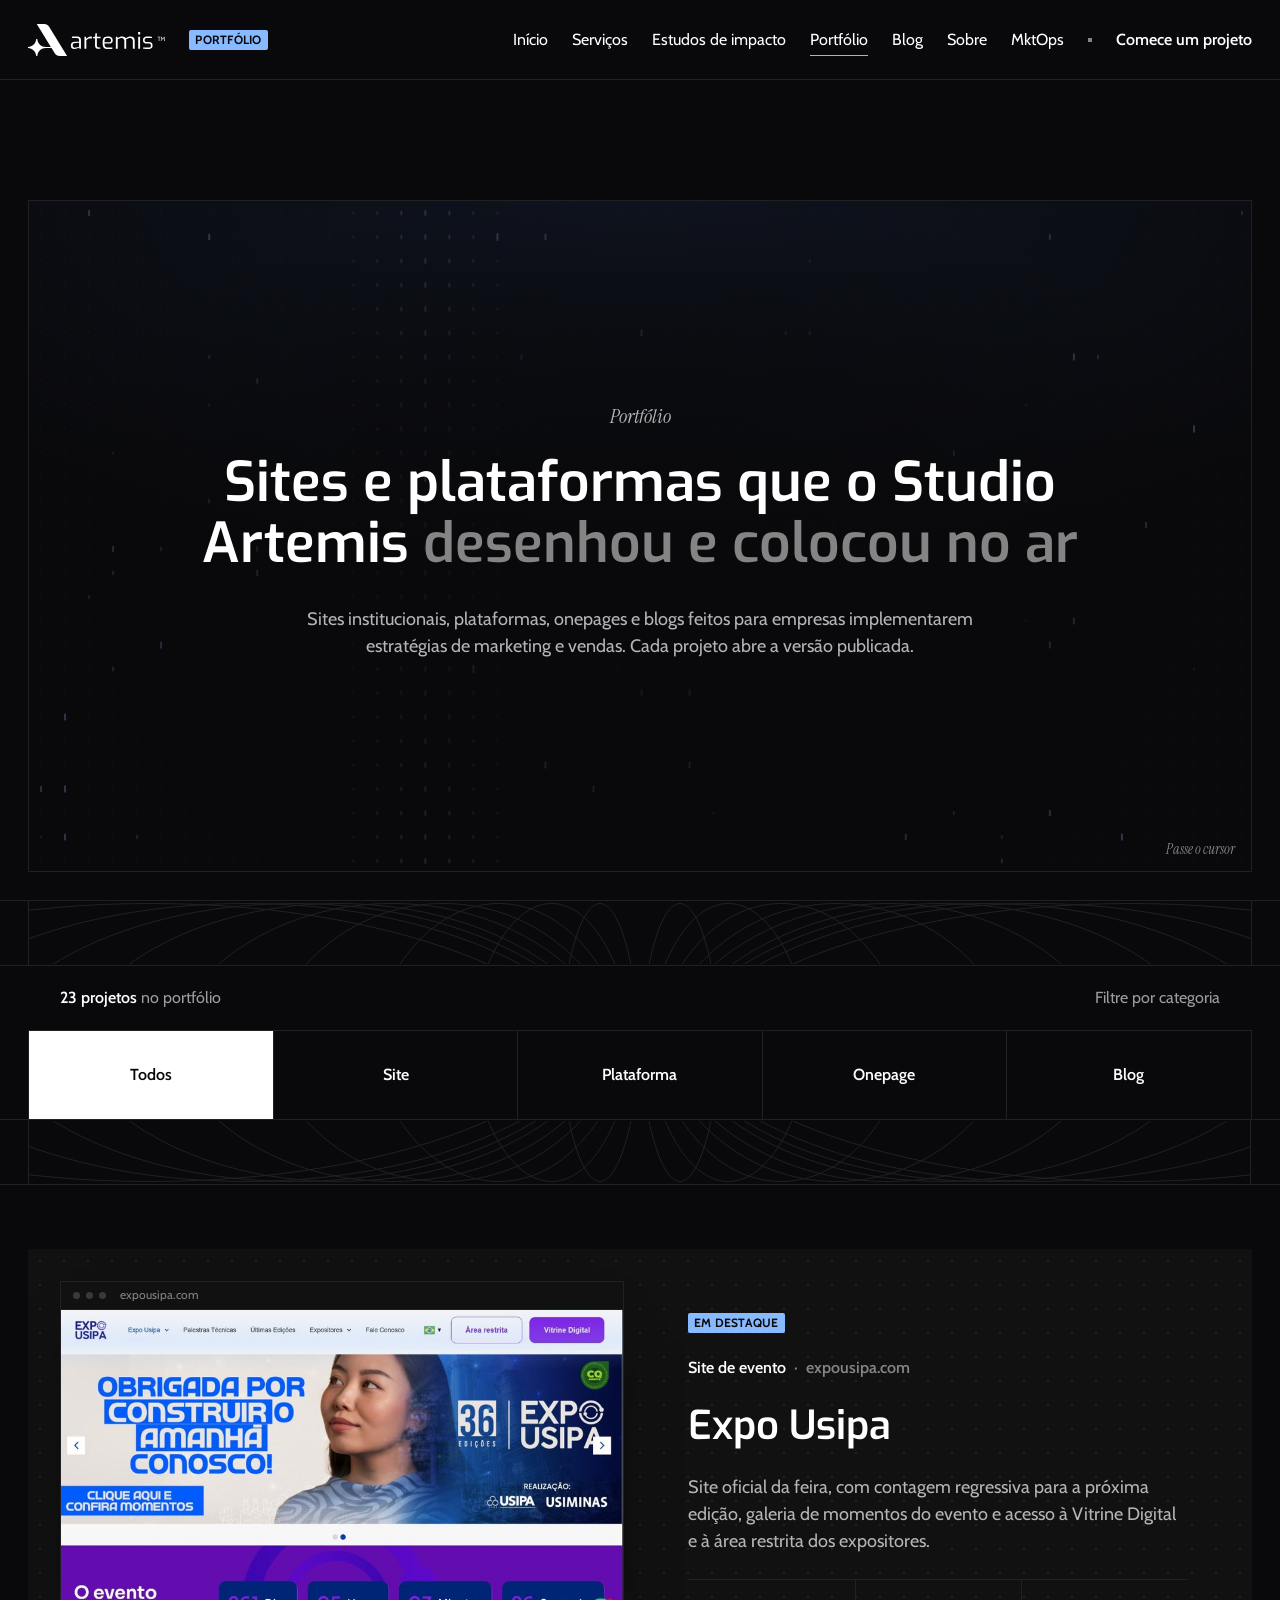
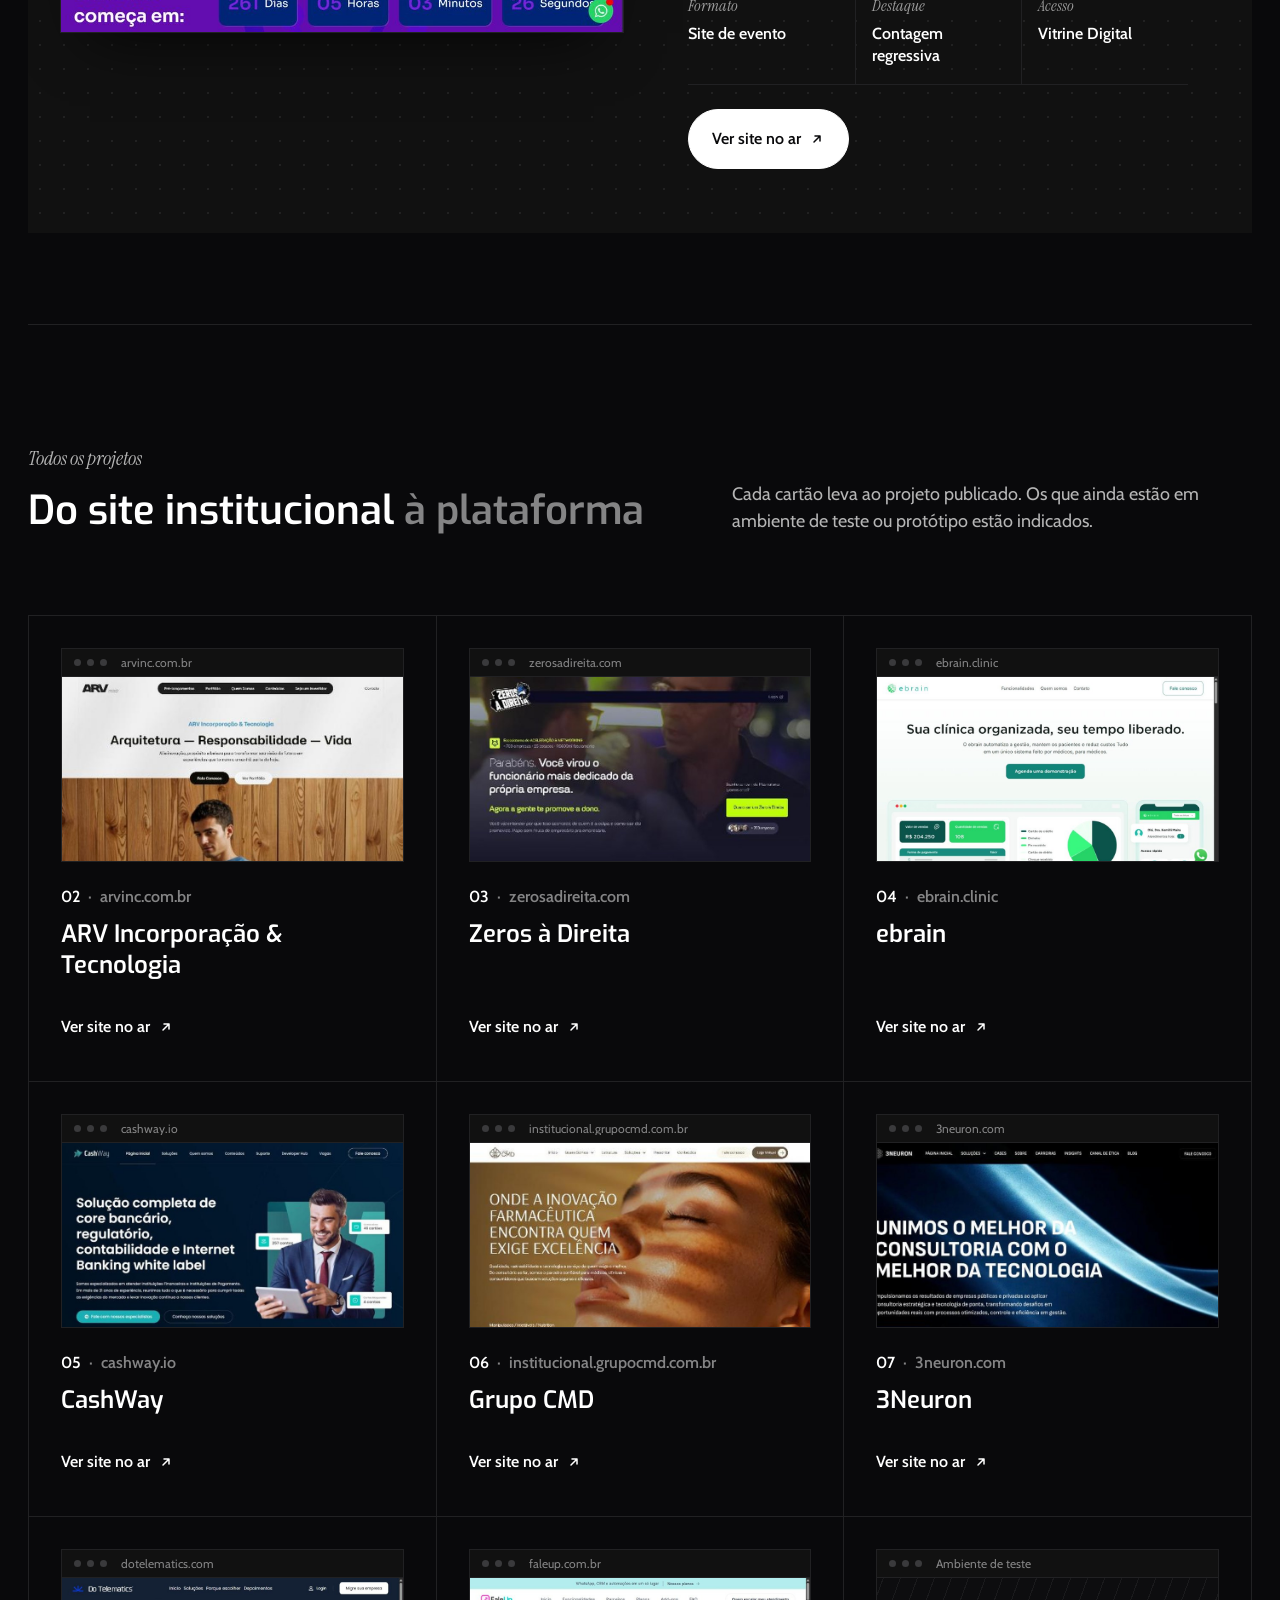
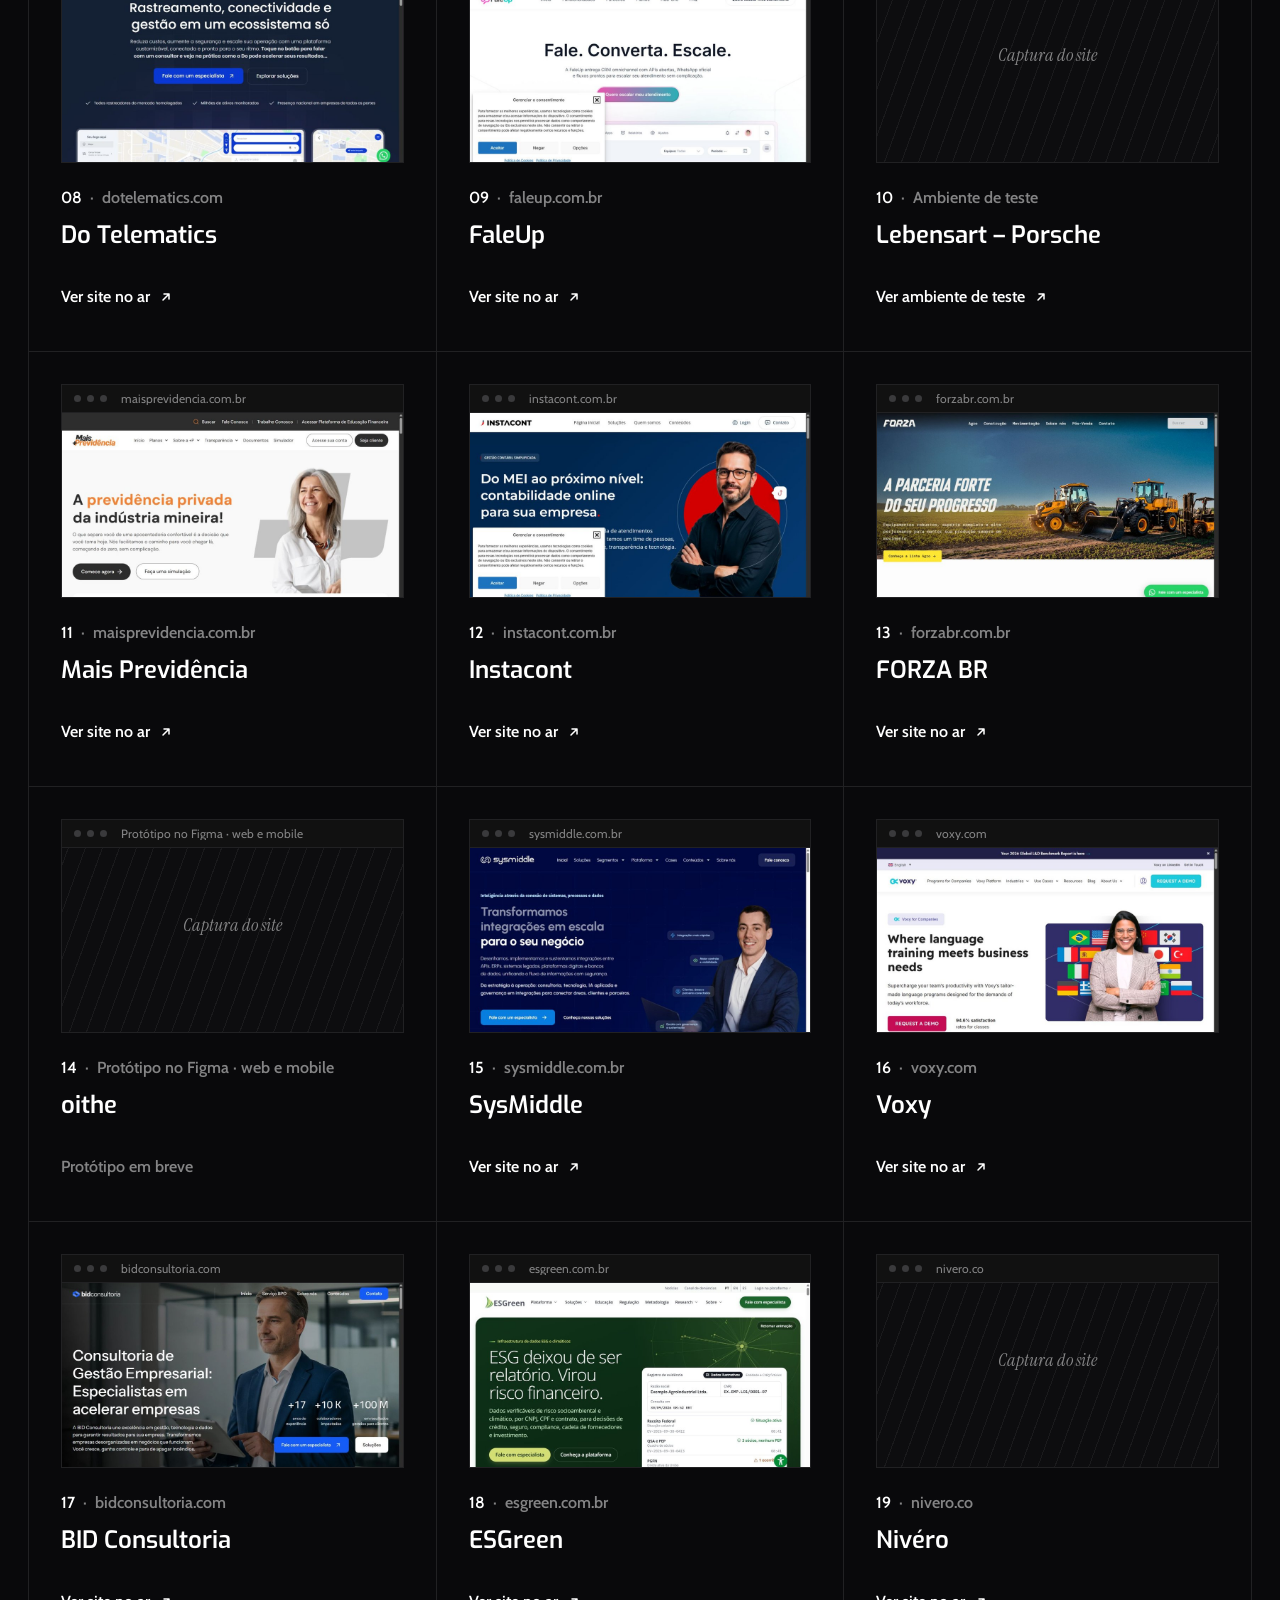
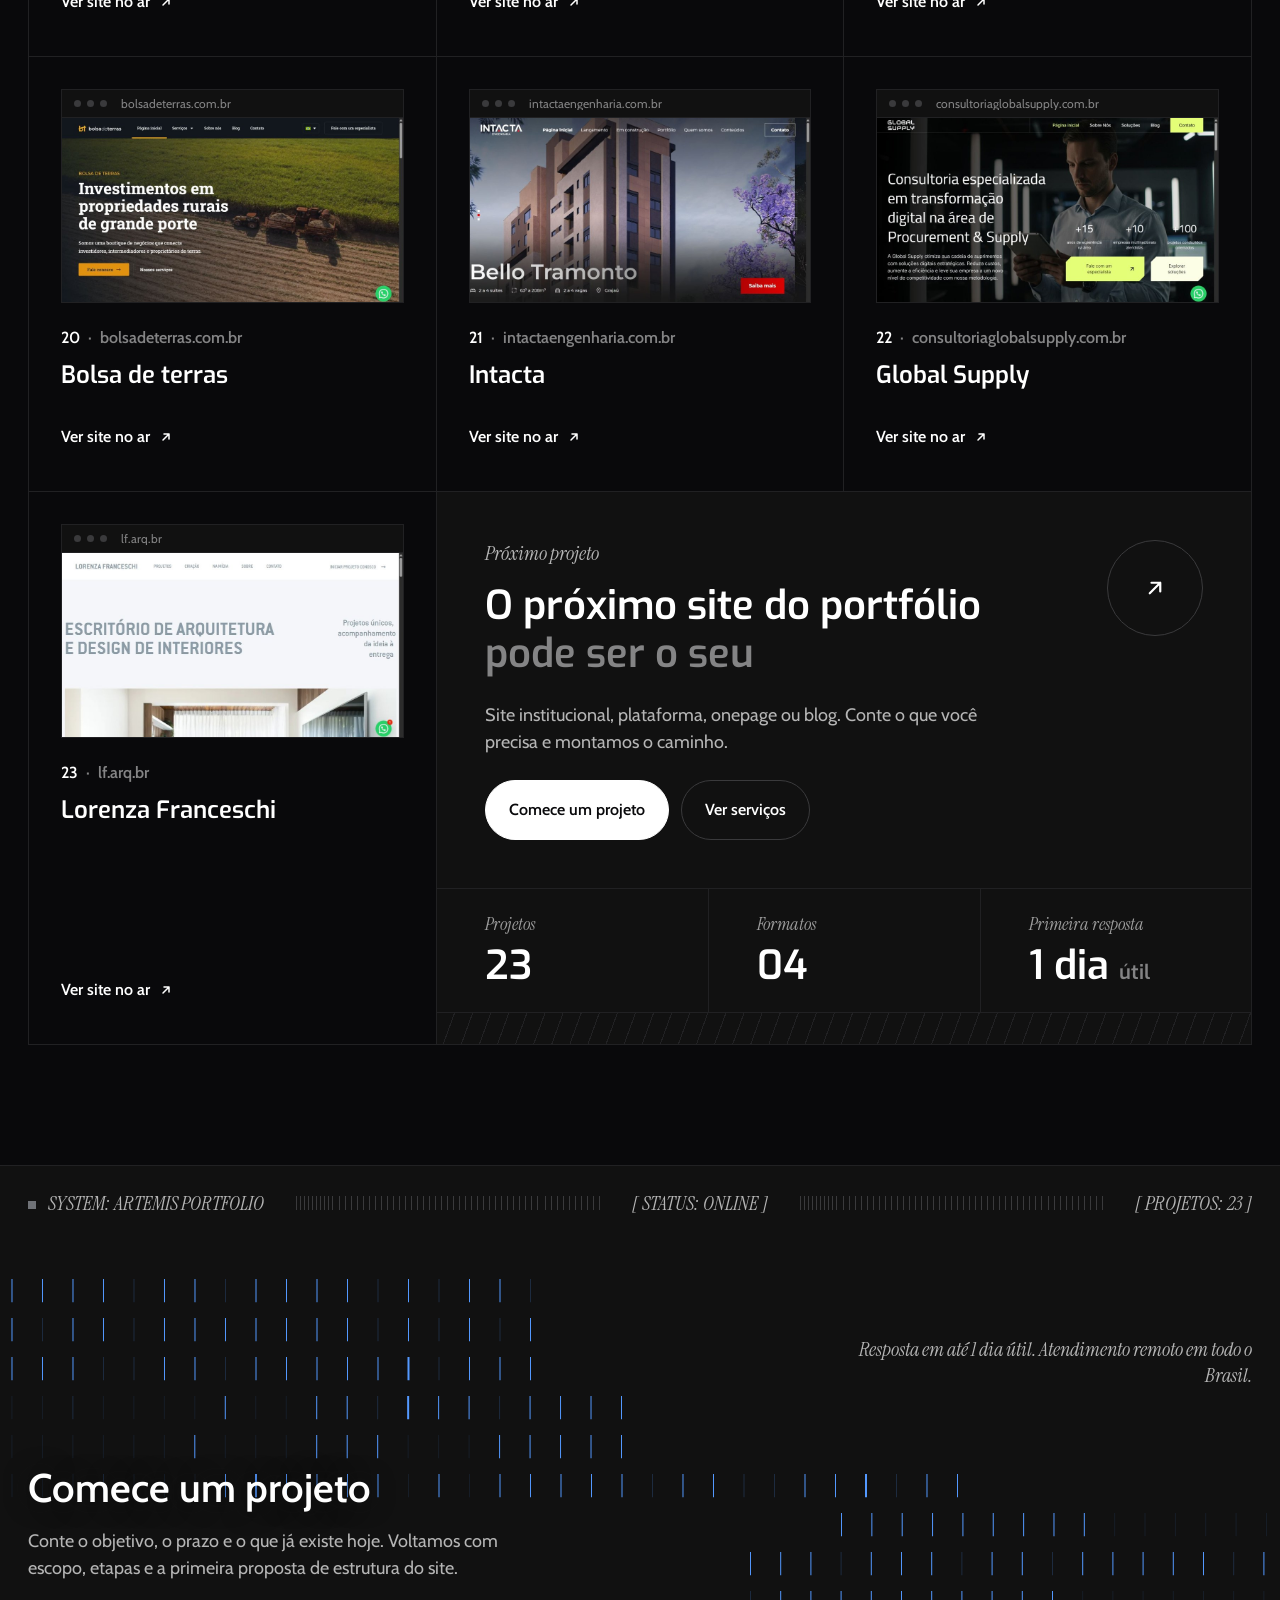
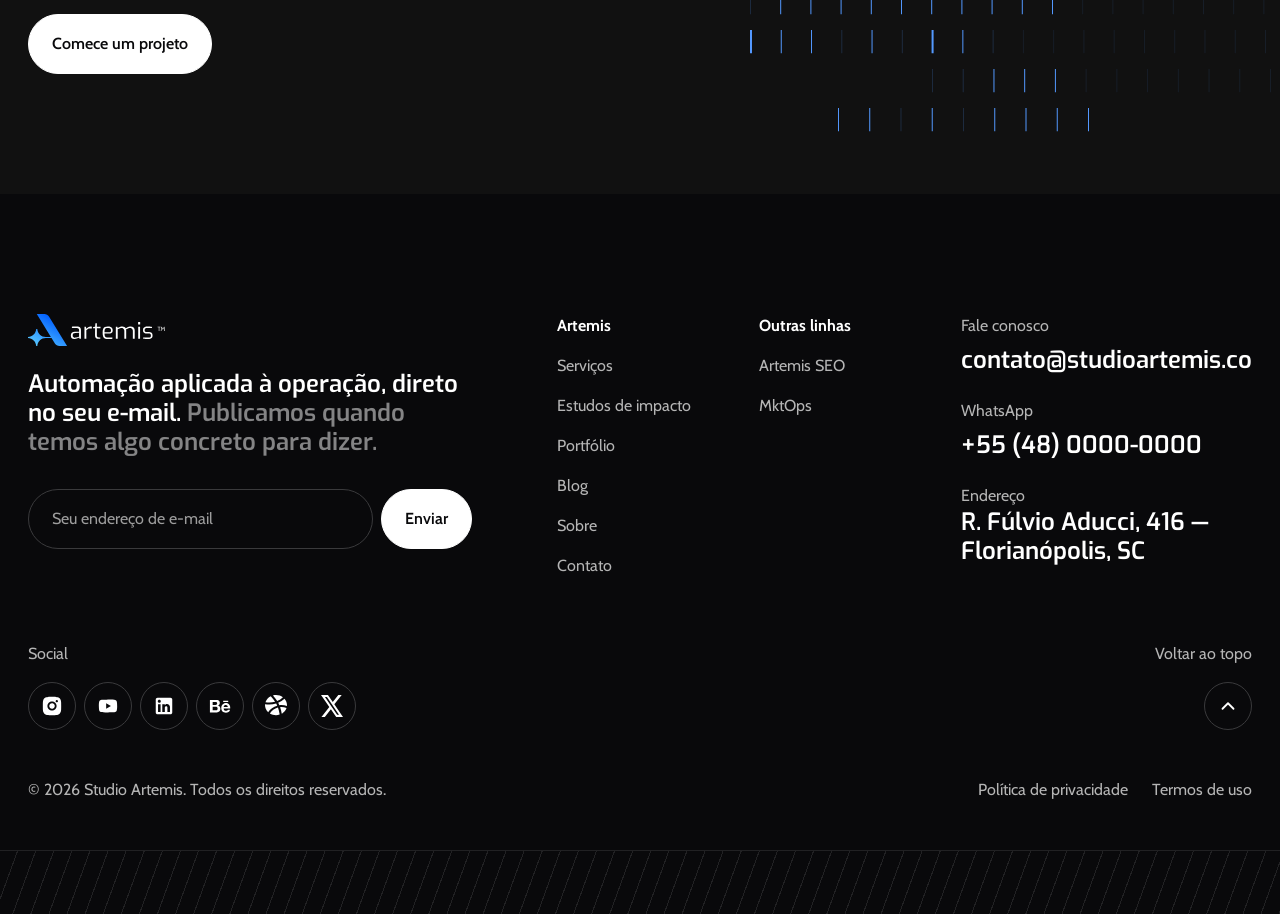
==== index.html @ a0fe0f0b "Página Portfólio do Studio Artemis — prévia separada do site Implementação pixel a pixel do design "" ====
<!doctype html>
<html lang="pt-BR">
<head>
<meta charset="utf-8">
<meta name="viewport" content="width=device-width, initial-scale=1">
<title>Portfólio — Sites e plataformas do Studio Artemis</title>
<meta name="description" content="Sites institucionais, plataformas, onepages e blogs feitos para empresas implementarem estratégias de marketing e vendas. Cada projeto abre a versão publicada.">
<!-- Prévia fora do site oficial: não indexar enquanto a página não for aprovada -->
<meta name="robots" content="noindex, nofollow">
<link rel="icon" href="assets/images/favicon.svg" type="image/svg+xml">
<link rel="preconnect" href="https://fonts.googleapis.com">
<link rel="preconnect" href="https://fonts.gstatic.com" crossorigin>
<link href="https://fonts.googleapis.com/css2?family=Cabin:wdth,wght@75..100,400..700&family=Exo:wght@400..700&family=Instrument+Serif:ital@0;1&display=swap" rel="stylesheet">
<link rel="stylesheet" href="assets/css/base.css?v=1792427969">
<link rel="stylesheet" href="assets/css/sections/header.css?v=1792427969">
<link rel="stylesheet" href="assets/css/sections/portfolio-01-hero.css?v=1792424552">
<link rel="stylesheet" href="assets/css/sections/portfolio-02-filtro.css?v=1792427969">
<link rel="stylesheet" href="assets/css/sections/portfolio-03-destaque.css?v=1792424004">
<link rel="stylesheet" href="assets/css/sections/portfolio-04-projetos.css?v=1792427969">
<link rel="stylesheet" href="assets/css/sections/portfolio-05-cta.css?v=1792423919">
<link rel="stylesheet" href="assets/css/sections/footer.css?v=1792427969">
</head>
<body>
<div class="pf">

<!-- Header · variante Portfólio (design/Main.dc.html .hdr): logo + selo "Portfólio", "Portfólio" como item atual, CTA "Comece um projeto" -->
<header class="pf-hdr">
<div class="pf-wrap pf-hdr__in">
<div style="display: flex; align-items: center; gap: 24px">
<a href="https://studioartemis.co/" aria-label="Studio Artemis — página inicial"><img src="assets/images/header/logo-artemis.svg" width="137" height="32" alt="Artemis"></a>
<span class="pf-tag">Portfólio</span>
</div>
<nav class="pf-nav" aria-label="Principal">
<a href="https://studioartemis.co/">Início</a>
<a href="https://studioartemis.co/servicos">Serviços</a>
<a href="https://studioartemis.co/#estudos">Estudos de impacto</a>
<a class="pf-nav__cur" href="https://studioartemis.co/portfolio-artemis/" aria-current="page">Portfólio</a>
<a href="https://studioartemis.co/blog">Blog</a>
<a href="https://studioartemis.co/sobre">Sobre</a>
<a href="https://studioartemis.co/mktops">MktOps</a>
<span class="pf-nav__sep" aria-hidden="true"></span>
<a class="pf-nav__cta" href="https://studioartemis.co/contato">Comece um projeto</a>
</nav>
<button class="pf-menu-btn" type="button" aria-expanded="false" aria-controls="pf-menu" data-pf-menu-btn>Menu</button>
</div>
<!-- Menu do celular/tablet (≤900, onde o botão "Menu" aparece): o design só mostra o botão fechado; o painel abre abaixo do header -->
<nav class="pf-menu" id="pf-menu" aria-label="Principal" hidden data-extra>
<a href="https://studioartemis.co/">Início</a>
<a href="https://studioartemis.co/servicos">Serviços</a>
<a href="https://studioartemis.co/#estudos">Estudos de impacto</a>
<a href="https://studioartemis.co/portfolio-artemis/" aria-current="page">Portfólio</a>
<a href="https://studioartemis.co/blog">Blog</a>
<a href="https://studioartemis.co/sobre">Sobre</a>
<a href="https://studioartemis.co/mktops">MktOps</a>
<a class="pf-menu__cta" href="https://studioartemis.co/contato">Comece um projeto</a>
</nav>
</header>

<main>
<!-- Seção 01 — Hero (design/Main.dc.html .hero): campo de pontos em <canvas> que acende perto do cursor (assets/js/portfolio.js) -->
<section class="pf-hero" aria-labelledby="pf-title">
<div class="pf-wrap">
<div class="pf-hero__box">
<canvas class="pf-hero__fx" aria-hidden="true"></canvas>
<div class="pf-hero__glow" aria-hidden="true"></div>
<p class="pf-hero__hint" aria-hidden="true">Passe o cursor</p>
<div class="pf-hero__intro">
<p class="pf-eyebrow">Portfólio</p>
<h1 class="pf-hero__title" id="pf-title">Sites e plataformas que o Studio Artemis <em>desenhou e colocou no ar</em></h1>
<p class="pf-hero__lead">Sites institucionais, plataformas, onepages e blogs feitos para empresas implementarem estratégias de marketing e vendas. Cada projeto abre a versão publicada.</p>
</div>
</div>
</div>
</section>

<!-- Seção 02 — Filtro (design .filter): faixas de elipses, contagem e abas de categoria -->
<section class="pf-filter" aria-label="Filtro do portfólio">
<div class="pf-band" aria-hidden="true">
<div class="pf-wrap"><div class="pf-band__pattern"><img class="pf-band__ell pf-band__ell--mirror" src="assets/images/faixa/ellipse-a.svg" alt=""><img class="pf-band__ell" src="assets/images/faixa/ellipse-b.svg" alt=""></div></div>
</div>
<div class="pf-wrap">
<div class="pf-filter__in">
<div class="pf-hero__count" aria-live="polite" data-pf-contagem>
<p><strong>23 projetos</strong> no portfólio</p>
<p>Filtre por categoria</p>
</div>
<nav class="pf-tabs" aria-label="Categorias do portfólio" data-pf-filtro>
<a class="pf-tab pf-tab--on" href="#todos" aria-current="true" aria-controls="pf-grid" data-filtro="todos">Todos</a>
<a class="pf-tab" href="#site" aria-controls="pf-grid" data-filtro="site">Site</a>
<a class="pf-tab" href="#plataforma" aria-controls="pf-grid" data-filtro="plataforma">Plataforma</a>
<a class="pf-tab" href="#onepage" aria-controls="pf-grid" data-filtro="onepage">Onepage</a>
<a class="pf-tab" href="#blog" aria-controls="pf-grid" data-filtro="blog">Blog</a>
</nav>
</div>
</div>
<div class="pf-band pf-band--bottom" aria-hidden="true">
<div class="pf-wrap"><div class="pf-band__pattern pf-band__pattern--flip"><img class="pf-band__ell pf-band__ell--mirror" src="assets/images/faixa/ellipse-a.svg" alt=""><img class="pf-band__ell" src="assets/images/faixa/ellipse-b.svg" alt=""></div></div>
</div>
</section>

<!-- Seção 03 — Projeto em destaque (design .feat): luz e inclinação 3D seguem o cursor (assets/js/portfolio.js) -->
<section class="pf-feat" aria-labelledby="feat-title">
<div class="pf-wrap">
<article class="pf-feat__card" data-categorias="site">
<a class="pf-feat__media" href="https://expousipa.com" target="_blank" rel="noopener noreferrer" aria-label="Abrir o site da Expo Usipa">
<div class="pf-shot" role="img" aria-label="Captura de tela do site Expo Usipa">
<div class="pf-shot__bar" aria-hidden="true"><span class="pf-shot__dot"></span><span class="pf-shot__dot"></span><span class="pf-shot__dot"></span><span class="pf-shot__url">expousipa.com</span></div>
<img class="pf-shot__img" src="assets/images/projetos/expo-usipa.jpg" alt="">
<span class="pf-feat__scan" aria-hidden="true"></span>
</div>
<span class="pf-feat__open" aria-hidden="true">Abrir site
<svg width="16" height="16" viewBox="0 0 16 16" fill="none" aria-hidden="true"><path d="M5 11L11 5M6 5h5v5" stroke="currentColor" stroke-width="1.5" stroke-linecap="round" stroke-linejoin="round"></path></svg>
</span>
</a>
<div class="pf-feat__text">
<span class="pf-tag" style="align-self: flex-start">Em destaque</span>
<p class="pf-meta"><span class="pf-meta__lead">Site de evento</span><span aria-hidden="true">·</span><span>expousipa.com</span></p>
<h2 class="pf-feat__title" id="feat-title">Expo Usipa</h2>
<p class="pf-feat__desc">Site oficial da feira, com contagem regressiva para a próxima edição, galeria de momentos do evento e acesso à Vitrine Digital e à área restrita dos expositores.</p>
<dl class="pf-facts">
<div class="pf-fact"><dt>Formato</dt><dd>Site de evento</dd></div>
<div class="pf-fact"><dt>Destaque</dt><dd>Contagem regressiva</dd></div>
<div class="pf-fact"><dt>Acesso</dt><dd>Vitrine Digital</dd></div>
</dl>
<div class="pf-btns">
<a class="pf-btn pf-btn--pri" href="https://expousipa.com" target="_blank" rel="noopener noreferrer">Ver site no ar
<svg width="16" height="16" viewBox="0 0 16 16" fill="none" aria-hidden="true"><path d="M5 11L11 5M6 5h5v5" stroke="currentColor" stroke-width="1.5" stroke-linecap="round" stroke-linejoin="round"></path></svg>
</a>
</div>
</div>
</article>
</div>
</section>

<!-- Seção 04 — Todos os projetos (design .list): o marcador CARDS recebe um src/partials/card.html por item de src/projetos.json (tools/build.py) -->
<section class="pf-list" id="projetos" aria-labelledby="list-title">
<div class="pf-wrap">
<div class="pf-list__head">
<div style="display: flex; flex-direction: column; gap: 16px">
<p class="pf-eyebrow" data-pf-rotulo>Todos os projetos</p>
<h2 class="pf-list__title" id="list-title">Do site institucional <em>à plataforma</em></h2>
</div>
<p class="pf-list__note">Cada cartão leva ao projeto publicado. Os que ainda estão em ambiente de teste ou protótipo estão indicados.</p>
</div>
<div class="pf-grid" id="pf-grid">
<article class="pf-card" data-categorias="site">
<div class="pf-shot" role="img" aria-label="Captura de tela do projeto ARV Incorporação &amp; Tecnologia">
<div class="pf-shot__bar" aria-hidden="true"><span class="pf-shot__dot"></span><span class="pf-shot__dot"></span><span class="pf-shot__dot"></span><span class="pf-shot__url">arvinc.com.br</span></div>
<img class="pf-shot__img" src="assets/images/projetos/arv-incorporacao.jpg" width="800" height="500" alt="" loading="lazy" decoding="async">
</div>
<div class="pf-card__info">
<p class="pf-meta"><span class="pf-meta__lead">02</span><span aria-hidden="true">·</span><span>arvinc.com.br</span></p>
<h3 class="pf-card__name">ARV Incorporação &amp; Tecnologia</h3>
</div>
<a class="pf-card__go" href="https://arvinc.com.br" target="_blank" rel="noopener noreferrer">Ver site no ar
<svg width="16" height="16" viewBox="0 0 16 16" fill="none" aria-hidden="true"><path d="M5 11L11 5M6 5h5v5" stroke="currentColor" stroke-width="1.5" stroke-linecap="round" stroke-linejoin="round"></path></svg>
</a>
</article>
<article class="pf-card" data-categorias="onepage">
<div class="pf-shot" role="img" aria-label="Captura de tela do projeto Zeros à Direita">
<div class="pf-shot__bar" aria-hidden="true"><span class="pf-shot__dot"></span><span class="pf-shot__dot"></span><span class="pf-shot__dot"></span><span class="pf-shot__url">zerosadireita.com</span></div>
<img class="pf-shot__img" src="assets/images/projetos/zeros-a-direita.jpg" width="800" height="500" alt="" loading="lazy" decoding="async">
</div>
<div class="pf-card__info">
<p class="pf-meta"><span class="pf-meta__lead">03</span><span aria-hidden="true">·</span><span>zerosadireita.com</span></p>
<h3 class="pf-card__name">Zeros à Direita</h3>
</div>
<a class="pf-card__go" href="https://zerosadireita.com" target="_blank" rel="noopener noreferrer">Ver site no ar
<svg width="16" height="16" viewBox="0 0 16 16" fill="none" aria-hidden="true"><path d="M5 11L11 5M6 5h5v5" stroke="currentColor" stroke-width="1.5" stroke-linecap="round" stroke-linejoin="round"></path></svg>
</a>
</article>
<article class="pf-card" data-categorias="onepage">
<div class="pf-shot" role="img" aria-label="Captura de tela do projeto ebrain">
<div class="pf-shot__bar" aria-hidden="true"><span class="pf-shot__dot"></span><span class="pf-shot__dot"></span><span class="pf-shot__dot"></span><span class="pf-shot__url">ebrain.clinic</span></div>
<img class="pf-shot__img" src="assets/images/projetos/ebrain.jpg" width="960" height="540" alt="" loading="lazy" decoding="async">
</div>
<div class="pf-card__info">
<p class="pf-meta"><span class="pf-meta__lead">04</span><span aria-hidden="true">·</span><span>ebrain.clinic</span></p>
<h3 class="pf-card__name">ebrain</h3>
</div>
<a class="pf-card__go" href="https://ebrain.clinic" target="_blank" rel="noopener noreferrer">Ver site no ar
<svg width="16" height="16" viewBox="0 0 16 16" fill="none" aria-hidden="true"><path d="M5 11L11 5M6 5h5v5" stroke="currentColor" stroke-width="1.5" stroke-linecap="round" stroke-linejoin="round"></path></svg>
</a>
</article>
<article class="pf-card" data-categorias="site">
<div class="pf-shot" role="img" aria-label="Captura de tela do projeto CashWay">
<div class="pf-shot__bar" aria-hidden="true"><span class="pf-shot__dot"></span><span class="pf-shot__dot"></span><span class="pf-shot__dot"></span><span class="pf-shot__url">cashway.io</span></div>
<img class="pf-shot__img" src="assets/images/projetos/cashway.jpg" width="800" height="500" alt="" loading="lazy" decoding="async">
</div>
<div class="pf-card__info">
<p class="pf-meta"><span class="pf-meta__lead">05</span><span aria-hidden="true">·</span><span>cashway.io</span></p>
<h3 class="pf-card__name">CashWay</h3>
</div>
<a class="pf-card__go" href="https://cashway.io" target="_blank" rel="noopener noreferrer">Ver site no ar
<svg width="16" height="16" viewBox="0 0 16 16" fill="none" aria-hidden="true"><path d="M5 11L11 5M6 5h5v5" stroke="currentColor" stroke-width="1.5" stroke-linecap="round" stroke-linejoin="round"></path></svg>
</a>
</article>
<article class="pf-card" data-categorias="site">
<div class="pf-shot" role="img" aria-label="Captura de tela do projeto Grupo CMD">
<div class="pf-shot__bar" aria-hidden="true"><span class="pf-shot__dot"></span><span class="pf-shot__dot"></span><span class="pf-shot__dot"></span><span class="pf-shot__url">institucional.grupocmd.com.br</span></div>
<img class="pf-shot__img" src="assets/images/projetos/grupo-cmd.jpg" width="800" height="500" alt="" loading="lazy" decoding="async">
</div>
<div class="pf-card__info">
<p class="pf-meta"><span class="pf-meta__lead">06</span><span aria-hidden="true">·</span><span>institucional.grupocmd.com.br</span></p>
<h3 class="pf-card__name">Grupo CMD</h3>
</div>
<a class="pf-card__go" href="https://institucional.grupocmd.com.br" target="_blank" rel="noopener noreferrer">Ver site no ar
<svg width="16" height="16" viewBox="0 0 16 16" fill="none" aria-hidden="true"><path d="M5 11L11 5M6 5h5v5" stroke="currentColor" stroke-width="1.5" stroke-linecap="round" stroke-linejoin="round"></path></svg>
</a>
</article>
<article class="pf-card" data-categorias="site blog">
<div class="pf-shot" role="img" aria-label="Captura de tela do projeto 3Neuron">
<div class="pf-shot__bar" aria-hidden="true"><span class="pf-shot__dot"></span><span class="pf-shot__dot"></span><span class="pf-shot__dot"></span><span class="pf-shot__url">3neuron.com</span></div>
<img class="pf-shot__img" src="assets/images/projetos/3neuron.jpg" width="800" height="500" alt="" loading="lazy" decoding="async">
</div>
<div class="pf-card__info">
<p class="pf-meta"><span class="pf-meta__lead">07</span><span aria-hidden="true">·</span><span>3neuron.com</span></p>
<h3 class="pf-card__name">3Neuron</h3>
</div>
<a class="pf-card__go" href="https://3neuron.com" target="_blank" rel="noopener noreferrer">Ver site no ar
<svg width="16" height="16" viewBox="0 0 16 16" fill="none" aria-hidden="true"><path d="M5 11L11 5M6 5h5v5" stroke="currentColor" stroke-width="1.5" stroke-linecap="round" stroke-linejoin="round"></path></svg>
</a>
</article>
<article class="pf-card" data-categorias="site">
<div class="pf-shot" role="img" aria-label="Captura de tela do projeto Do Telematics">
<div class="pf-shot__bar" aria-hidden="true"><span class="pf-shot__dot"></span><span class="pf-shot__dot"></span><span class="pf-shot__dot"></span><span class="pf-shot__url">dotelematics.com</span></div>
<img class="pf-shot__img" src="assets/images/projetos/do-telematics.jpg" width="960" height="540" alt="" loading="lazy" decoding="async">
</div>
<div class="pf-card__info">
<p class="pf-meta"><span class="pf-meta__lead">08</span><span aria-hidden="true">·</span><span>dotelematics.com</span></p>
<h3 class="pf-card__name">Do Telematics</h3>
</div>
<a class="pf-card__go" href="https://dotelematics.com" target="_blank" rel="noopener noreferrer">Ver site no ar
<svg width="16" height="16" viewBox="0 0 16 16" fill="none" aria-hidden="true"><path d="M5 11L11 5M6 5h5v5" stroke="currentColor" stroke-width="1.5" stroke-linecap="round" stroke-linejoin="round"></path></svg>
</a>
</article>
<article class="pf-card" data-categorias="onepage">
<div class="pf-shot" role="img" aria-label="Captura de tela do projeto FaleUp">
<div class="pf-shot__bar" aria-hidden="true"><span class="pf-shot__dot"></span><span class="pf-shot__dot"></span><span class="pf-shot__dot"></span><span class="pf-shot__url">faleup.com.br</span></div>
<img class="pf-shot__img" src="assets/images/projetos/faleup.jpg" width="960" height="540" alt="" loading="lazy" decoding="async">
</div>
<div class="pf-card__info">
<p class="pf-meta"><span class="pf-meta__lead">09</span><span aria-hidden="true">·</span><span>faleup.com.br</span></p>
<h3 class="pf-card__name">FaleUp</h3>
</div>
<a class="pf-card__go" href="https://faleup.com.br" target="_blank" rel="noopener noreferrer">Ver site no ar
<svg width="16" height="16" viewBox="0 0 16 16" fill="none" aria-hidden="true"><path d="M5 11L11 5M6 5h5v5" stroke="currentColor" stroke-width="1.5" stroke-linecap="round" stroke-linejoin="round"></path></svg>
</a>
</article>
<article class="pf-card" data-categorias="site">
<div class="pf-shot" role="img" aria-label="Espaço para a captura de tela do projeto Lebensart – Porsche">
<div class="pf-shot__bar" aria-hidden="true"><span class="pf-shot__dot"></span><span class="pf-shot__dot"></span><span class="pf-shot__dot"></span><span class="pf-shot__url">Ambiente de teste</span></div>
<p class="pf-shot__label">Captura do site</p>
</div>
<div class="pf-card__info">
<p class="pf-meta"><span class="pf-meta__lead">10</span><span aria-hidden="true">·</span><span>Ambiente de teste</span></p>
<h3 class="pf-card__name">Lebensart – Porsche</h3>
</div>
<a class="pf-card__go" href="https://testeskatz.artemisdigital.net" target="_blank" rel="noopener noreferrer">Ver ambiente de teste
<svg width="16" height="16" viewBox="0 0 16 16" fill="none" aria-hidden="true"><path d="M5 11L11 5M6 5h5v5" stroke="currentColor" stroke-width="1.5" stroke-linecap="round" stroke-linejoin="round"></path></svg>
</a>
</article>
<article class="pf-card" data-categorias="site">
<div class="pf-shot" role="img" aria-label="Captura de tela do projeto Mais Previdência">
<div class="pf-shot__bar" aria-hidden="true"><span class="pf-shot__dot"></span><span class="pf-shot__dot"></span><span class="pf-shot__dot"></span><span class="pf-shot__url">maisprevidencia.com.br</span></div>
<img class="pf-shot__img" src="assets/images/projetos/mais-previdencia.jpg" width="960" height="540" alt="" loading="lazy" decoding="async">
</div>
<div class="pf-card__info">
<p class="pf-meta"><span class="pf-meta__lead">11</span><span aria-hidden="true">·</span><span>maisprevidencia.com.br</span></p>
<h3 class="pf-card__name">Mais Previdência</h3>
</div>
<a class="pf-card__go" href="https://maisprevidencia.com.br" target="_blank" rel="noopener noreferrer">Ver site no ar
<svg width="16" height="16" viewBox="0 0 16 16" fill="none" aria-hidden="true"><path d="M5 11L11 5M6 5h5v5" stroke="currentColor" stroke-width="1.5" stroke-linecap="round" stroke-linejoin="round"></path></svg>
</a>
</article>
<article class="pf-card" data-categorias="site">
<div class="pf-shot" role="img" aria-label="Captura de tela do projeto Instacont">
<div class="pf-shot__bar" aria-hidden="true"><span class="pf-shot__dot"></span><span class="pf-shot__dot"></span><span class="pf-shot__dot"></span><span class="pf-shot__url">instacont.com.br</span></div>
<img class="pf-shot__img" src="assets/images/projetos/instacont.jpg" width="960" height="540" alt="" loading="lazy" decoding="async">
</div>
<div class="pf-card__info">
<p class="pf-meta"><span class="pf-meta__lead">12</span><span aria-hidden="true">·</span><span>instacont.com.br</span></p>
<h3 class="pf-card__name">Instacont</h3>
</div>
<a class="pf-card__go" href="https://instacont.com.br" target="_blank" rel="noopener noreferrer">Ver site no ar
<svg width="16" height="16" viewBox="0 0 16 16" fill="none" aria-hidden="true"><path d="M5 11L11 5M6 5h5v5" stroke="currentColor" stroke-width="1.5" stroke-linecap="round" stroke-linejoin="round"></path></svg>
</a>
</article>
<article class="pf-card" data-categorias="site">
<div class="pf-shot" role="img" aria-label="Captura de tela do projeto FORZA BR">
<div class="pf-shot__bar" aria-hidden="true"><span class="pf-shot__dot"></span><span class="pf-shot__dot"></span><span class="pf-shot__dot"></span><span class="pf-shot__url">forzabr.com.br</span></div>
<img class="pf-shot__img" src="assets/images/projetos/forza-br.jpg" width="960" height="540" alt="" loading="lazy" decoding="async">
</div>
<div class="pf-card__info">
<p class="pf-meta"><span class="pf-meta__lead">13</span><span aria-hidden="true">·</span><span>forzabr.com.br</span></p>
<h3 class="pf-card__name">FORZA BR</h3>
</div>
<a class="pf-card__go" href="https://forzabr.com.br" target="_blank" rel="noopener noreferrer">Ver site no ar
<svg width="16" height="16" viewBox="0 0 16 16" fill="none" aria-hidden="true"><path d="M5 11L11 5M6 5h5v5" stroke="currentColor" stroke-width="1.5" stroke-linecap="round" stroke-linejoin="round"></path></svg>
</a>
</article>
<article class="pf-card" data-categorias="plataforma">
<div class="pf-shot" role="img" aria-label="Espaço para a captura de tela do projeto oithe">
<div class="pf-shot__bar" aria-hidden="true"><span class="pf-shot__dot"></span><span class="pf-shot__dot"></span><span class="pf-shot__dot"></span><span class="pf-shot__url">Protótipo no Figma · web e mobile</span></div>
<p class="pf-shot__label">Captura do site</p>
</div>
<div class="pf-card__info">
<p class="pf-meta"><span class="pf-meta__lead">14</span><span aria-hidden="true">·</span><span>Protótipo no Figma · web e mobile</span></p>
<h3 class="pf-card__name">oithe</h3>
</div>
<a class="pf-card__go">Protótipo em breve
<svg width="16" height="16" viewBox="0 0 16 16" fill="none" aria-hidden="true"><path d="M5 11L11 5M6 5h5v5" stroke="currentColor" stroke-width="1.5" stroke-linecap="round" stroke-linejoin="round"></path></svg>
</a>
</article>
<article class="pf-card" data-categorias="site">
<div class="pf-shot" role="img" aria-label="Captura de tela do projeto SysMiddle">
<div class="pf-shot__bar" aria-hidden="true"><span class="pf-shot__dot"></span><span class="pf-shot__dot"></span><span class="pf-shot__dot"></span><span class="pf-shot__url">sysmiddle.com.br</span></div>
<img class="pf-shot__img" src="assets/images/projetos/sysmiddle.jpg" width="960" height="540" alt="" loading="lazy" decoding="async">
</div>
<div class="pf-card__info">
<p class="pf-meta"><span class="pf-meta__lead">15</span><span aria-hidden="true">·</span><span>sysmiddle.com.br</span></p>
<h3 class="pf-card__name">SysMiddle</h3>
</div>
<a class="pf-card__go" href="https://sysmiddle.com.br" target="_blank" rel="noopener noreferrer">Ver site no ar
<svg width="16" height="16" viewBox="0 0 16 16" fill="none" aria-hidden="true"><path d="M5 11L11 5M6 5h5v5" stroke="currentColor" stroke-width="1.5" stroke-linecap="round" stroke-linejoin="round"></path></svg>
</a>
</article>
<article class="pf-card" data-categorias="site blog">
<div class="pf-shot" role="img" aria-label="Captura de tela do projeto Voxy">
<div class="pf-shot__bar" aria-hidden="true"><span class="pf-shot__dot"></span><span class="pf-shot__dot"></span><span class="pf-shot__dot"></span><span class="pf-shot__url">voxy.com</span></div>
<img class="pf-shot__img" src="assets/images/projetos/voxy.jpg" width="960" height="540" alt="" loading="lazy" decoding="async">
</div>
<div class="pf-card__info">
<p class="pf-meta"><span class="pf-meta__lead">16</span><span aria-hidden="true">·</span><span>voxy.com</span></p>
<h3 class="pf-card__name">Voxy</h3>
</div>
<a class="pf-card__go" href="https://voxy.com" target="_blank" rel="noopener noreferrer">Ver site no ar
<svg width="16" height="16" viewBox="0 0 16 16" fill="none" aria-hidden="true"><path d="M5 11L11 5M6 5h5v5" stroke="currentColor" stroke-width="1.5" stroke-linecap="round" stroke-linejoin="round"></path></svg>
</a>
</article>
<article class="pf-card" data-categorias="site">
<div class="pf-shot" role="img" aria-label="Captura de tela do projeto BID Consultoria">
<div class="pf-shot__bar" aria-hidden="true"><span class="pf-shot__dot"></span><span class="pf-shot__dot"></span><span class="pf-shot__dot"></span><span class="pf-shot__url">bidconsultoria.com</span></div>
<img class="pf-shot__img" src="assets/images/projetos/bid-consultoria.jpg" width="960" height="540" alt="" loading="lazy" decoding="async">
</div>
<div class="pf-card__info">
<p class="pf-meta"><span class="pf-meta__lead">17</span><span aria-hidden="true">·</span><span>bidconsultoria.com</span></p>
<h3 class="pf-card__name">BID Consultoria</h3>
</div>
<a class="pf-card__go" href="https://bidconsultoria.com" target="_blank" rel="noopener noreferrer">Ver site no ar
<svg width="16" height="16" viewBox="0 0 16 16" fill="none" aria-hidden="true"><path d="M5 11L11 5M6 5h5v5" stroke="currentColor" stroke-width="1.5" stroke-linecap="round" stroke-linejoin="round"></path></svg>
</a>
</article>
<article class="pf-card" data-categorias="site">
<div class="pf-shot" role="img" aria-label="Captura de tela do projeto ESGreen">
<div class="pf-shot__bar" aria-hidden="true"><span class="pf-shot__dot"></span><span class="pf-shot__dot"></span><span class="pf-shot__dot"></span><span class="pf-shot__url">esgreen.com.br</span></div>
<img class="pf-shot__img" src="assets/images/projetos/esgreen.jpg" width="960" height="540" alt="" loading="lazy" decoding="async">
</div>
<div class="pf-card__info">
<p class="pf-meta"><span class="pf-meta__lead">18</span><span aria-hidden="true">·</span><span>esgreen.com.br</span></p>
<h3 class="pf-card__name">ESGreen</h3>
</div>
<a class="pf-card__go" href="https://esgreen.com.br" target="_blank" rel="noopener noreferrer">Ver site no ar
<svg width="16" height="16" viewBox="0 0 16 16" fill="none" aria-hidden="true"><path d="M5 11L11 5M6 5h5v5" stroke="currentColor" stroke-width="1.5" stroke-linecap="round" stroke-linejoin="round"></path></svg>
</a>
</article>
<article class="pf-card" data-categorias="site">
<div class="pf-shot" role="img" aria-label="Espaço para a captura de tela do projeto Nivéro">
<div class="pf-shot__bar" aria-hidden="true"><span class="pf-shot__dot"></span><span class="pf-shot__dot"></span><span class="pf-shot__dot"></span><span class="pf-shot__url">nivero.co</span></div>
<p class="pf-shot__label">Captura do site</p>
</div>
<div class="pf-card__info">
<p class="pf-meta"><span class="pf-meta__lead">19</span><span aria-hidden="true">·</span><span>nivero.co</span></p>
<h3 class="pf-card__name">Nivéro</h3>
</div>
<a class="pf-card__go" href="https://nivero.co" target="_blank" rel="noopener noreferrer">Ver site no ar
<svg width="16" height="16" viewBox="0 0 16 16" fill="none" aria-hidden="true"><path d="M5 11L11 5M6 5h5v5" stroke="currentColor" stroke-width="1.5" stroke-linecap="round" stroke-linejoin="round"></path></svg>
</a>
</article>
<article class="pf-card" data-categorias="site blog">
<div class="pf-shot" role="img" aria-label="Captura de tela do projeto Bolsa de terras">
<div class="pf-shot__bar" aria-hidden="true"><span class="pf-shot__dot"></span><span class="pf-shot__dot"></span><span class="pf-shot__dot"></span><span class="pf-shot__url">bolsadeterras.com.br</span></div>
<img class="pf-shot__img" src="assets/images/projetos/bolsa-de-terras.jpg" width="960" height="540" alt="" loading="lazy" decoding="async">
</div>
<div class="pf-card__info">
<p class="pf-meta"><span class="pf-meta__lead">20</span><span aria-hidden="true">·</span><span>bolsadeterras.com.br</span></p>
<h3 class="pf-card__name">Bolsa de terras</h3>
</div>
<a class="pf-card__go" href="https://bolsadeterras.com.br" target="_blank" rel="noopener noreferrer">Ver site no ar
<svg width="16" height="16" viewBox="0 0 16 16" fill="none" aria-hidden="true"><path d="M5 11L11 5M6 5h5v5" stroke="currentColor" stroke-width="1.5" stroke-linecap="round" stroke-linejoin="round"></path></svg>
</a>
</article>
<article class="pf-card" data-categorias="site">
<div class="pf-shot" role="img" aria-label="Captura de tela do projeto Intacta">
<div class="pf-shot__bar" aria-hidden="true"><span class="pf-shot__dot"></span><span class="pf-shot__dot"></span><span class="pf-shot__dot"></span><span class="pf-shot__url">intactaengenharia.com.br</span></div>
<img class="pf-shot__img" src="assets/images/projetos/intacta.jpg" width="960" height="540" alt="" loading="lazy" decoding="async">
</div>
<div class="pf-card__info">
<p class="pf-meta"><span class="pf-meta__lead">21</span><span aria-hidden="true">·</span><span>intactaengenharia.com.br</span></p>
<h3 class="pf-card__name">Intacta</h3>
</div>
<a class="pf-card__go" href="https://intactaengenharia.com.br" target="_blank" rel="noopener noreferrer">Ver site no ar
<svg width="16" height="16" viewBox="0 0 16 16" fill="none" aria-hidden="true"><path d="M5 11L11 5M6 5h5v5" stroke="currentColor" stroke-width="1.5" stroke-linecap="round" stroke-linejoin="round"></path></svg>
</a>
</article>
<article class="pf-card" data-categorias="site blog">
<div class="pf-shot" role="img" aria-label="Captura de tela do projeto Global Supply">
<div class="pf-shot__bar" aria-hidden="true"><span class="pf-shot__dot"></span><span class="pf-shot__dot"></span><span class="pf-shot__dot"></span><span class="pf-shot__url">consultoriaglobalsupply.com.br</span></div>
<img class="pf-shot__img" src="assets/images/projetos/global-supply.jpg" width="960" height="540" alt="" loading="lazy" decoding="async">
</div>
<div class="pf-card__info">
<p class="pf-meta"><span class="pf-meta__lead">22</span><span aria-hidden="true">·</span><span>consultoriaglobalsupply.com.br</span></p>
<h3 class="pf-card__name">Global Supply</h3>
</div>
<a class="pf-card__go" href="https://consultoriaglobalsupply.com.br" target="_blank" rel="noopener noreferrer">Ver site no ar
<svg width="16" height="16" viewBox="0 0 16 16" fill="none" aria-hidden="true"><path d="M5 11L11 5M6 5h5v5" stroke="currentColor" stroke-width="1.5" stroke-linecap="round" stroke-linejoin="round"></path></svg>
</a>
</article>
<article class="pf-card" data-categorias="site">
<div class="pf-shot" role="img" aria-label="Captura de tela do projeto Lorenza Franceschi">
<div class="pf-shot__bar" aria-hidden="true"><span class="pf-shot__dot"></span><span class="pf-shot__dot"></span><span class="pf-shot__dot"></span><span class="pf-shot__url">lf.arq.br</span></div>
<img class="pf-shot__img" src="assets/images/projetos/lorenza-franceschi.jpg" width="960" height="540" alt="" loading="lazy" decoding="async">
</div>
<div class="pf-card__info">
<p class="pf-meta"><span class="pf-meta__lead">23</span><span aria-hidden="true">·</span><span>lf.arq.br</span></p>
<h3 class="pf-card__name">Lorenza Franceschi</h3>
</div>
<a class="pf-card__go" href="https://lf.arq.br" target="_blank" rel="noopener noreferrer">Ver site no ar
<svg width="16" height="16" viewBox="0 0 16 16" fill="none" aria-hidden="true"><path d="M5 11L11 5M6 5h5v5" stroke="currentColor" stroke-width="1.5" stroke-linecap="round" stroke-linejoin="round"></path></svg>
</a>
</article>
<aside class="pf-cta-card" aria-labelledby="cta-card-title">
<div class="pf-cta-card__body">
<div class="pf-cta-card__top">
<div>
<p class="pf-eyebrow">Próximo projeto</p>
<h2 class="pf-cta-card__title" id="cta-card-title" style="margin-top: 16px">O próximo site do portfólio <em>pode ser o seu</em></h2>
</div>
<a class="pf-go" href="https://studioartemis.co/contato" aria-label="Comece um projeto">
<svg width="28" height="28" viewBox="0 0 16 16" fill="none" aria-hidden="true"><path d="M5 11L11 5M6 5h5v5" stroke="currentColor" stroke-width="1.25" stroke-linecap="round" stroke-linejoin="round"></path></svg>
</a>
</div>
<p class="pf-cta-card__text">Site institucional, plataforma, onepage ou blog. Conte o que você precisa e montamos o caminho.</p>
<div class="pf-btns">
<a class="pf-btn pf-btn--pri" href="https://studioartemis.co/contato">Comece um projeto</a>
<a class="pf-btn" href="https://studioartemis.co/servicos">Ver serviços</a>
</div>
</div>
<dl class="pf-stats">
<div class="pf-stat"><dt>Projetos</dt><dd>23</dd></div>
<div class="pf-stat"><dt>Formatos</dt><dd>04</dd></div>
<div class="pf-stat"><dt>Primeira resposta</dt><dd>1 dia <span>útil</span></dd></div>
</dl>
<div class="pf-diag" aria-hidden="true"></div>
</aside>
</div>
</div>
</section>

<!-- Seção 05 — Chamada final (design .cta): barra de status + padrão de traços -->
<section class="pf-cta" aria-labelledby="cta-title">
<div class="pf-cta__bar" aria-hidden="true">
<div class="pf-wrap pf-cta__status">
<p class="pf-cta__st"><span class="pf-cta__led"></span>System: Artemis portfolio</p>
<span class="pf-sig"><img src="assets/images/cta/signal-icon.svg" width="37" height="14" alt=""><span class="pf-sig__lines"></span><img src="assets/images/cta/signal-icon-wide.svg" width="55" height="14" alt=""></span>
<p class="pf-cta__st pf-cta__status-mid">[ Status: online ]</p>
<span class="pf-sig pf-sig--2"><img src="assets/images/cta/signal-icon.svg" width="37" height="14" alt=""><span class="pf-sig__lines"></span><img src="assets/images/cta/signal-icon-wide.svg" width="55" height="14" alt=""></span>
<p class="pf-cta__st pf-cta__status-end">[ Projetos: 23 ]</p>
</div>
</div>
<div class="pf-wrap pf-cta__main">
<div class="pf-dash" aria-hidden="true">
<div class="pf-dash__g">
<img src="assets/images/cta/dash-row-0.svg" style="width: 610.5px" alt="">
<img src="assets/images/cta/dash-row-1.svg" style="width: 610.5px" alt="">
<img src="assets/images/cta/dash-row-2.svg" style="width: 610.5px" alt="">
<img src="assets/images/cta/dash-row-3.svg" style="width: 702px" alt="">
<img src="assets/images/cta/dash-row-4.svg" style="width: 702px" alt="">
<img src="assets/images/cta/dash-row-5.svg" style="width: 1038px" alt="">
</div>
<div class="pf-dash__g pf-dash__g--end">
<span style="width: 519px"><img src="assets/images/cta/dash-row-6.svg" style="width: 516.75px" alt=""></span>
<span style="width: 610.5px"><img src="assets/images/cta/dash-row-7.svg" style="width: 605.25px" alt=""></span>
<span style="width: 610.5px"><img src="assets/images/cta/dash-row-8.svg" style="width: 605.25px" alt=""></span>
<span style="width: 610.5px"><img src="assets/images/cta/dash-row-9.svg" style="width: 516px" alt=""></span>
<span style="width: 428.25px"><img src="assets/images/cta/dash-row-10.svg" style="width: 339px" alt=""></span>
<span style="width: 522px"><img src="assets/images/cta/dash-row-11.svg" style="width: 251.25px" alt=""></span>
</div>
</div>
<p class="pf-cta__aside pf-eyebrow">Resposta em até 1 dia útil. Atendimento remoto em todo o Brasil.</p>
<div class="pf-cta__body">
<h2 class="pf-cta__title" id="cta-title">Comece um projeto</h2>
<p class="pf-cta__text">Conte o objetivo, o prazo e o que já existe hoje. Voltamos com escopo, etapas e a primeira proposta de estrutura do site.</p>
<a class="pf-btn pf-btn--pri" href="https://studioartemis.co/contato">Comece um projeto</a>
</div>
</div>
</section>
</main>

<!-- Footer (design/Main.dc.html .ftr) -->
<footer class="pf-ftr">
<div class="pf-wrap">
<div class="pf-ftr__top">
<div>
<a href="https://studioartemis.co/" aria-label="Studio Artemis — página inicial"><img src="assets/images/footer/logo-lockup.svg" width="137" height="32" alt="Artemis"></a>
<p class="pf-ftr__claim">Automação aplicada à operação, direto no seu e-mail. <em>Publicamos quando temos algo concreto para dizer.</em></p>
<!-- Newsletter: sem servidor nesta prévia — o envio é interceptado no JS e avisa abaixo do campo -->
<form class="pf-ftr__form" action="#" method="post" data-pf-newsletter>
<label for="ftr-email" style="position: absolute; width: 1px; height: 1px; overflow: hidden; clip: rect(0 0 0 0)">Seu endereço de e-mail</label>
<input class="pf-ftr__input" id="ftr-email" type="email" name="email" placeholder="Seu endereço de e-mail" autocomplete="email" required>
<button class="pf-btn pf-btn--pri" type="submit">Enviar</button>
</form>
<p class="pf-ftr__msg" role="status" aria-live="polite" data-extra></p>
</div>
<div class="pf-ftr__cols">
<nav aria-labelledby="ftr-a">
<h2 class="pf-ftr__h" id="ftr-a">Artemis</h2>
<ul class="pf-ftr__links">
<li><a href="https://studioartemis.co/servicos">Serviços</a></li>
<li><a href="https://studioartemis.co/#estudos">Estudos de impacto</a></li>
<li><a href="https://studioartemis.co/portfolio-artemis/">Portfólio</a></li>
<li><a href="https://studioartemis.co/blog">Blog</a></li>
<li><a href="https://studioartemis.co/sobre">Sobre</a></li>
<li><a href="https://studioartemis.co/contato">Contato</a></li>
</ul>
</nav>
<nav aria-labelledby="ftr-b">
<h2 class="pf-ftr__h" id="ftr-b">Outras linhas</h2>
<ul class="pf-ftr__links">
<li><a href="https://studioartemis.co/artemis-seo/">Artemis SEO</a></li>
<li><a href="https://studioartemis.co/mktops/">MktOps</a></li>
</ul>
</nav>
<address class="pf-ftr__contact" style="font-style: normal">
<p class="pf-ftr__label">Fale conosco</p>
<a class="pf-ftr__val" href="mailto:contato@studioartemis.co">contato@studioartemis.co</a>
<p class="pf-ftr__label">WhatsApp</p>
<a class="pf-ftr__val" href="https://wa.me/554800000000">+55 (48) 0000-0000</a>
<p class="pf-ftr__label">Endereço</p>
<p class="pf-ftr__val">R. Fúlvio Aducci, 416 — Florianópolis, SC</p>
</address>
</div>
</div>
<div class="pf-ftr__mid">
<div>
<p class="pf-ftr__label">Social</p>
<ul class="pf-ftr__icons">
<li><a class="pf-ico" href="#" aria-label="Instagram"><img src="assets/images/footer/instagram.svg" alt=""></a></li>
<li><a class="pf-ico" href="#" aria-label="YouTube"><img src="assets/images/footer/youtube.svg" alt=""></a></li>
<li><a class="pf-ico" href="#" aria-label="LinkedIn"><img src="assets/images/footer/linkedin.svg" alt=""></a></li>
<li><a class="pf-ico" href="#" aria-label="Behance"><img src="assets/images/footer/behance.svg" alt=""></a></li>
<li><a class="pf-ico" href="#" aria-label="Dribbble"><img src="assets/images/footer/dribbble.svg" alt=""></a></li>
<li><a class="pf-ico" href="#" aria-label="X (Twitter)"><img src="assets/images/footer/x.svg" alt=""></a></li>
</ul>
</div>
<a href="#pf-title" style="display: flex; flex-direction: column; align-items: flex-end; gap: 16px"><span class="pf-ftr__label">Voltar ao topo</span><span class="pf-ico"><img src="assets/images/footer/chevron-up.svg" alt=""></span></a>
</div>
<div class="pf-ftr__legal">
<p>© 2026 Studio Artemis. Todos os direitos reservados.</p>
<div style="display: flex; gap: 24px"><a href="https://studioartemis.co/politica-de-privacidade">Política de privacidade</a><a href="https://studioartemis.co/termos-de-uso">Termos de uso</a></div>
</div>
</div>
<div class="pf-ftr__pattern" aria-hidden="true"></div>
</footer>

</div>
<script src="assets/js/portfolio.js?v=1792428486" defer></script>
</body>
</html>
---- assets/css/base.css ----
/* Base da página Portfólio — tokens (mesmos nomes do site), reset escopado em .pf e componentes
   compartilhados entre seções: .pf-wrap, .pf-tag, .pf-eyebrow, .pf-btn, .pf-meta, .pf-shot (moldura de navegador).
   Fonte: design/Main.dc.html (Claude Design) — valores literais do design. */

body {
  margin: 0;
  background: #09090b;
}

:where(.pf) a {
  color: inherit;
  text-decoration: none;
}

:where(.pf) a:hover {
  color: #b5b5b5;
}

.pf {
  --gray-0: #ffffff;
  --gray-300: #b5b5b5;
  --gray-400: #9d9d9d;
  --gray-500: #848485;
  --gray-800: #3a3a3c;
  --gray-900: #212123;
  --black-100: #111111;
  --black-200: #09090b;
  --blue-300: #87baff;
  --blue-400: #5499ff;
  --px: clamp(16px,2.2223vw,32px);
  --py: 120px;
  background: #09090b;
  color: #ffffff;
  font-family: "Cabin",sans-serif;
  -webkit-font-smoothing: antialiased;
  min-width: 0;
}

.pf * {
  box-sizing: border-box;
}

.pf p, .pf h1, .pf h2, .pf h3 {
  margin: 0;
}

.pf img {
  display: block;
}

.pf a:focus-visible, .pf button:focus-visible, .pf input:focus-visible {
  outline: 2px solid #5499ff;
  outline-offset: 3px;
}

.pf-wrap {
  width: 100%;
  max-width: 1440px;
  margin-inline: auto;
  padding-inline: var(--px);
}

.pf-tag {
  display: inline-flex;
  align-items: center;
  height: 20px;
  padding: 0 6px;
  border-radius: 2px;
  background: #87baff;
  color: #09090b;
  font-weight: 700;
  font-size: 12px;
  line-height: 1;
  letter-spacing: .02em;
  text-transform: uppercase;
}

.pf-eyebrow {
  font-family: "Instrument Serif",serif;
  font-style: italic;
  font-size: 20px;
  line-height: 1.3;
  color: #b5b5b5;
}

.pf-meta {
  display: flex;
  flex-wrap: wrap;
  align-items: center;
  column-gap: 8px;
  font-weight: 600;
  font-size: 16px;
  line-height: 21px;
  color: #848485;
}

.pf-meta__lead {
  color: #fff;
}

.pf-btns {
  display: flex;
  flex-wrap: wrap;
  gap: 12px;
}

.pf-btn {
  font-family: inherit; /* correção: <button> não herda a fonte — no design o "Enviar" saía em Arial */
  display: inline-flex;
  align-items: center;
  justify-content: center;
  gap: 8px;
  min-height: 44px;
  padding: 17px 23px;
  border: 1px solid #3a3a3c;
  border-radius: 999px;
  font-weight: 600;
  font-size: 16px;
  line-height: 1.5;
  white-space: nowrap;
  color: #fff;
  background: transparent;
}

.pf-btn:hover {
  border-color: #848485;
  color: #fff;
}

.pf-btn--pri {
  background: #ffffff;
  border-color: #ffffff;
  color: #09090b;
}

.pf-btn--pri:hover {
  background: #cecece;
  border-color: #cecece;
  color: #09090b;
}

.pf-shot {
  position: relative;
  width: 100%;
  aspect-ratio: 16/10;
  display: flex;
  align-items: center;
  justify-content: center;
  background-color: #0d0d0f;
  background-image: repeating-linear-gradient(110deg,transparent 0 15px,#1a1a1c 15px 16px);
  border: 1px solid #212123;
  overflow: hidden;
}

.pf-shot__bar {
  position: absolute;
  inset: 0 0 auto;
  height: 28px;
  display: flex;
  align-items: center;
  gap: 6px;
  padding-inline: 12px;
  background: #111111;
  border-bottom: 1px solid #212123;
}

.pf-shot__dot {
  width: 7px;
  height: 7px;
  border-radius: 50%;
  background: #3a3a3c;
}

.pf-shot__url {
  margin-left: 8px;
  font-size: 12px;
  line-height: 1;
  color: #848485;
  white-space: nowrap;
  overflow: hidden;
  text-overflow: ellipsis;
}

.pf-shot__img {
  position: absolute;
  top: 28px;
  left: 0;
  width: 100%;
  height: calc(100% - 28px);
  object-fit: cover;
  object-position: top center;
  transition: transform .5s cubic-bezier(.2,.7,.2,1);
}

.pf-shot__label {
  margin-top: 28px;
  font-family: "Instrument Serif",serif;
  font-style: italic;
  font-size: 18px;
  line-height: 1.3;
  color: #848485;
  text-align: center;
  padding-inline: 16px;
}

@media (max-width: 767px) {
  .pf {
    --py: 60px;
  }
  .pf-eyebrow {
    font-size: 18px;
  }
  .pf-btn {
    padding: 13px 20px;
  }
}
---- assets/css/sections/header.css ----
/* Header — variante Portfólio (selo "Portfólio", item "Portfólio" atual, CTA "Comece um projeto").
   Fonte: design/Main.dc.html (Claude Design) — valores literais do design. */

.pf-hdr {
  height: 80px;
  display: flex;
  align-items: center;
  border-bottom: 1px solid #212123;
  background: #09090b;
}

.pf-hdr__in {
  display: flex;
  align-items: center;
  justify-content: space-between;
  gap: 24px;
}

.pf-nav {
  display: flex;
  align-items: center;
  gap: 24px;
  flex-wrap: wrap;
  justify-content: flex-end;
}

.pf-nav a {
  font-size: 16px;
  line-height: 1.5;
  white-space: nowrap;
}

.pf-nav__cur {
  position: relative;
}

.pf-nav__cur::after {
  content: "";
  position: absolute;
  left: 0;
  right: 0;
  bottom: -4px;
  height: 1px;
  background: #87baff;
}

.pf-nav__sep {
  width: 4px;
  height: 4px;
  background: #848485;
  flex: none;
}

.pf-nav__cta {
  font-weight: 600;
}

.pf-menu-btn {
  display: none;
  min-height: 44px;
  padding: 0 4px;
  background: none;
  border: 0;
  color: #fff;
  font: 600 16px/1.5 "Cabin",sans-serif;
}

@media (max-width: 1100px) {
  .pf-nav {
    gap: 16px;
  }
}

/* Desvio do design (correção): no design o "Menu" entra em ≤900, mas de 901 a 981 a nav quebra em 2 linhas
   (o CTA desce sozinho). O botão "Menu" assume até 1000. */
@media (max-width: 1000px) {
  .pf-nav {
    display: none;
  }
  .pf-menu-btn {
    display: inline-flex;
    align-items: center;
  }
}

@media (max-width: 767px) {
  .pf-hdr {
    height: 60px;
  }
}

/* Menu do celular/tablet — acréscimo desta implementação: o design mostra só o botão "Menu" fechado
   (≤1000 aqui). O painel abre logo abaixo do header, sobre o conteúdo, com os mesmos links do menu principal. */
.pf-hdr {
  position: relative;
  z-index: 20;
}

.pf-menu {
  position: absolute;
  top: 100%;
  left: 0;
  right: 0;
  display: flex;
  flex-direction: column;
  padding: 8px var(--px) 24px;
  background: #09090b;
  border-bottom: 1px solid #212123;
  box-shadow: 0 24px 48px -24px rgba(0, 0, 0, .8);
}

.pf-menu[hidden] {
  display: none;
}

.pf-menu a {
  display: flex;
  align-items: center;
  min-height: 52px;
  border-bottom: 1px solid #212123;
  font-size: 18px;
  line-height: 1.5;
}

.pf-menu a[aria-current="page"] {
  color: #87baff;
}

.pf-menu .pf-menu__cta {
  justify-content: center;
  margin-top: 24px;
  border: 1px solid #ffffff;
  border-radius: 999px;
  background: #ffffff;
  color: #09090b;
  font-weight: 600;
  font-size: 16px;
}

.pf-menu .pf-menu__cta:hover {
  background: #cecece;
  border-color: #cecece;
  color: #09090b;
}

@media (min-width: 1001px) {
  .pf-menu {
    display: none !important;
  }
}

/* Telas abaixo de 360 (fora do design): logo + selo + "Menu" somam 326 px — espaçamentos de 24 caem para 12.
   O !important vence o gap inline do grupo logo + selo (marcação igual à do design). */
@media (max-width: 359px) {
  .pf-hdr__in {
    gap: 12px;
  }
  .pf-hdr__in > div {
    gap: 12px !important;
  }
}
---- assets/css/sections/portfolio-01-hero.css ----
/* Seção 01 — Hero: caixa com campo de pontos em <canvas> que reage ao cursor (assets/js/portfolio.js).
   Fonte: design/Main.dc.html (Claude Design) — valores literais do design. */

.pf-hero {
  padding-top: var(--py);
  padding-bottom: var(--px);
}

.pf-hero__box {
  position: relative;
  isolation: isolate;
  border: 1px solid #212123;
  overflow: clip;
  background: radial-gradient(120% 90% at 50% 0%,#0f1420 0%,#09090b 60%);
}

.pf-hero__fx {
  position: absolute;
  inset: 0;
  z-index: 0;
  width: 100%;
  height: 100%;
  display: block;
  pointer-events: none;
}

.pf-hero__glow {
  position: absolute;
  inset: 0;
  z-index: 0;
  pointer-events: none;
  background: radial-gradient(50% 60% at 50% 55%,rgba(9,9,11,.92) 0%,rgba(9,9,11,.55) 55%,rgba(9,9,11,0) 100%);
}

.pf-hero__intro {
  position: relative;
  z-index: 1;
  display: flex;
  flex-direction: column;
  align-items: center;
  padding: 96px var(--px) 104px;
  text-align: center;
}

.pf-hero__hint {
  position: absolute;
  right: 16px;
  bottom: 12px;
  z-index: 1;
  font-family: "Instrument Serif",serif;
  font-style: italic;
  font-size: 14px;
  line-height: 1.3;
  color: #848485;
  pointer-events: none;
}

.pf-hero__title {
  max-width: 982px;
  margin-top: 24px !important;
  font-family: "Exo",sans-serif;
  font-weight: 600;
  font-size: clamp(40px,4.3056vw,62px);
  line-height: 1.1;
  text-wrap: pretty;
}

.pf-hero__title em {
  font-style: normal;
  color: #848485;
}

.pf-hero__lead {
  max-width: 705px;
  margin-top: 32px !important;
  font-size: 18px;
  line-height: 1.5;
  color: #b5b5b5;
}

@media (max-width: 767px) {
  .pf-hero {
    padding-top: 16px;
    padding-bottom: 16px;
  }
  .pf-hero__intro {
    padding: 48px 20px 56px;
  }
  .pf-hero__hint {
    display: none;
  }
  .pf-hero__title {
    margin-top: 16px !important;
    font-size: 32px;
    line-height: 38px;
  }
  .pf-hero__lead {
    margin-top: 16px !important;
    font-size: 16px;
  }
}

/* Hero maior (pedido do cliente, 2026-10-19): a caixa ocupa a 1ª tela — header (80) + respiro do design (120 acima,
   32 abaixo) + caixa = altura da janela, então a faixa do filtro começa exatamente na dobra. Conteúdo centralizado.
   Limites: 560 (telas baixas) a 860 (monitores altos). No celular: 480 a 600. */
.pf-hero__box {
  display: flex;
  flex-direction: column;
  justify-content: center;
  min-height: clamp(560px, calc(100vh - 80px - var(--py) - var(--px)), 860px);
  min-height: clamp(560px, calc(100svh - 80px - var(--py) - var(--px)), 860px);
}

@media (max-width: 767px) {
  .pf-hero__box {
    min-height: clamp(480px, calc(100vh - 60px - 32px), 600px);
    min-height: clamp(480px, calc(100svh - 60px - 32px), 600px);
  }
}
---- assets/css/sections/portfolio-02-filtro.css ----
/* Seção 02 — Filtro: faixas de elipses (topo/base), contagem de projetos e abas de categoria.
   Fonte: design/Main.dc.html (Claude Design) — valores literais do design. */

.pf-filter {
  border-block: 1px solid #212123;
}

.pf-band {
  height: 65px;
  border-bottom: 1px solid #212123;
}

.pf-band--bottom {
  border-bottom: 0;
  border-top: 1px solid #212123;
}

.pf-band__pattern {
  height: 64px;
  display: flex;
  align-items: center;
  justify-content: center;
  overflow: clip;
  box-shadow: inset 1px 0 0 #212123,inset -1px 0 0 #212123;
}

.pf-band__pattern--flip {
  transform: scaleY(-1);
}

.pf-band__ell {
  flex: none;
  width: 686px;
  height: 62px;
}

.pf-band__ell--mirror {
  transform: scaleX(-1);
}

.pf-filter__in {
  box-shadow: inset 1px 0 0 #212123,inset -1px 0 0 #212123;
}

.pf-hero__count {
  display: flex;
  align-items: center;
  justify-content: space-between;
  gap: 16px;
  padding: 20px 32px;
  background: #09090b;
  font-size: 16px;
  line-height: 1.5;
  color: #9d9d9d;
}

.pf-hero__count strong {
  color: #fff;
  font-weight: 600;
}

.pf-tabs {
  display: flex;
  border-top: 1px solid #212123;
}

.pf-tab {
  flex: 1 0 0;
  min-width: 0;
  display: flex;
  align-items: center;
  justify-content: center;
  min-height: 44px;
  padding: 32px var(--px);
  background: #09090b;
  font-weight: 600;
  font-size: 16px;
  line-height: 1.5;
  text-align: center;
  color: #fff;
  border-left: 1px solid #212123;
}

.pf-tab:last-child {
  border-right: 1px solid #212123;
}

.pf-tab:hover {
  background: #111111;
  color: #fff;
}

.pf-tab--on {
  background: #ffffff;
  color: #09090b;
}

.pf-tab--on:hover {
  background: #ffffff;
  color: #09090b;
}

@media (max-width: 767px) {
  .pf-hero__count {
    padding: 16px 20px;
    font-size: 14px;
  }
  .pf-tabs {
    display: grid;
    grid-template-columns: repeat(2,minmax(0,1fr));
  }
  .pf-tab, .pf-tab:first-child {
    padding: 20px;
    border-left: 0;
    border-bottom: 1px solid #212123;
  }
  .pf-tab:nth-child(even) {
    border-left: 1px solid #212123;
  }
  .pf-tab:last-child {
    grid-column: span 2;
    border-bottom: 0;
    border-right: 0;
  }
}

/* Filtro ativo: "Filtre por categoria" vira o link "Ver os projetos ↓" (assets/js/portfolio.js) */
.pf-hero__count [data-pf-ver] {
  color: #87baff;
  font-weight: 600;
}

.pf-hero__count [data-pf-ver]:hover {
  color: #ffffff;
}

/* Foco: a aba focada fica por cima das vizinhas (senão a seguinte cobre a borda direita do anel) */
.pf-tab:focus-visible {
  position: relative;
  z-index: 1;
}
---- assets/css/sections/portfolio-03-destaque.css ----
/* Seção 03 — Projeto em destaque (Expo Usipa): luz que segue o cursor + inclinação 3D da captura.
   Fonte: design/Main.dc.html (Claude Design) — valores literais do design. */

.pf-feat {
  padding-block: 64px calc(var(--py) - var(--px));
}

.pf-feat__card {
  --mx: 50%;
  --my: 50%;
  --rx: 0deg;
  --ry: 0deg;
  --on: 0;
  position: relative;
  isolation: isolate;
  display: grid;
  grid-template-columns: repeat(2,minmax(0,1fr));
  gap: 32px;
  padding: 32px;
  background-color: #111111;
  background-image: radial-gradient(rgba(132,132,133,.14) 1px,transparent 1.3px);
  background-size: 24px 24px;
  overflow: clip;
}

.pf-feat__card::before {
  content: "";
  position: absolute;
  inset: 0;
  z-index: -1;
  pointer-events: none;
  opacity: var(--on);
  transition: opacity .4s ease;
  background: radial-gradient(420px circle at var(--mx) var(--my),rgba(84,153,255,.16),transparent 65%);
}

.pf-feat__card::after {
  content: "";
  position: absolute;
  inset: 0;
  pointer-events: none;
  padding: 1px;
  opacity: var(--on);
  transition: opacity .4s ease;
  background: radial-gradient(300px circle at var(--mx) var(--my),#87baff,transparent 70%);
  -webkit-mask: linear-gradient(#000 0 0) content-box,linear-gradient(#000 0 0);
  -webkit-mask-composite: xor;
  mask: linear-gradient(#000 0 0) content-box exclude,linear-gradient(#000 0 0);
}

.pf-feat__media {
  position: relative;
  display: block;
  perspective: 1200px;
  color: #fff;
}

.pf-feat__media .pf-shot {
  transform: rotateX(var(--rx)) rotateY(var(--ry));
  transition: transform .25s ease-out,box-shadow .3s ease;
  box-shadow: 0 30px 60px -30px rgba(0,0,0,.8);
}

.pf-feat__media:hover .pf-shot {
  box-shadow: 0 40px 80px -30px rgba(84,153,255,.35);
}

.pf-feat__open {
  position: absolute;
  left: 50%;
  top: 50%;
  z-index: 2;
  display: inline-flex;
  align-items: center;
  gap: 8px;
  padding: 12px 20px;
  border-radius: 999px;
  background: #ffffff;
  color: #09090b;
  font-weight: 600;
  font-size: 16px;
  line-height: 1.5;
  opacity: 0;
  transform: translate(-50%,-40%);
  transition: opacity .25s ease,transform .3s cubic-bezier(.2,.7,.2,1);
  pointer-events: none;
}

.pf-feat__media:hover .pf-feat__open,
.pf-feat__media:focus-visible .pf-feat__open {
  opacity: 1;
  transform: translate(-50%,-50%);
}

.pf-feat__scan {
  position: absolute;
  left: 0;
  right: 0;
  top: 28px;
  height: 60px;
  z-index: 1;
  pointer-events: none;
  background: linear-gradient(180deg,transparent,rgba(135,186,255,.18),transparent);
  animation: pf-feat-scan 4.5s linear infinite;
}

@keyframes pf-feat-scan {
  from { transform:translateY(-60px); }
  to { transform:translateY(420px); }
}

.pf-facts {
  display: grid;
  grid-template-columns: repeat(3,minmax(0,1fr));
  margin: 0;
  border-top: 1px solid #212123;
  border-bottom: 1px solid #212123;
}

.pf-fact {
  display: flex;
  flex-direction: column;
  gap: 6px;
  padding: 16px 16px 16px 0;
}

.pf-fact + .pf-fact {
  padding-left: 16px;
  border-left: 1px solid #212123;
}

.pf-fact dt {
  font-family: "Instrument Serif",serif;
  font-style: italic;
  font-size: 16px;
  line-height: 1.3;
  color: #9d9d9d;
}

.pf-fact dd {
  margin: 0;
  font-weight: 600;
  font-size: 16px;
  line-height: 1.4;
  color: #fff;
}

.pf-feat__text {
  display: flex;
  flex-direction: column;
  justify-content: center;
  gap: 24px;
  padding: 32px;
}

.pf-feat__title {
  font-family: "Exo",sans-serif;
  font-weight: 600;
  font-size: 40px;
  line-height: 1.2;
}

.pf-feat__desc {
  font-size: 18px;
  line-height: 1.5;
  color: #b5b5b5;
}

@media (prefers-reduced-motion: reduce) {
  .pf-feat__scan {
    animation: none;
    display: none;
  }
  .pf-feat__media .pf-shot {
    transform: none;
  }
}

@media (max-width: 1100px) {
  .pf-feat__card {
    grid-template-columns: minmax(0,1fr);
  }
  .pf-feat__text {
    padding: 0;
  }
}

@media (max-width: 767px) {
  .pf-feat {
    padding-block: 40px 60px;
  }
  .pf-feat {
    padding-block: 0 60px;
  }
  .pf-feat__card {
    padding: 16px;
    gap: 24px;
  }
  .pf-feat__title {
    font-size: 32px;
  }
  .pf-feat__desc {
    font-size: 16px;
  }
}
---- assets/css/sections/portfolio-04-projetos.css ----
/* Seção 04 — Todos os projetos: grade de cartões (gerada de src/projetos.json) + cartão de chamada com números.
   Fonte: design/Main.dc.html (Claude Design) — valores literais do design. */

.pf-card:hover .pf-shot__img {
  transform: scale(1.04);
}

.pf-list {
  padding-bottom: var(--py);
}

.pf-list__head {
  display: flex;
  flex-wrap: wrap;
  align-items: flex-end;
  justify-content: space-between;
  gap: 24px;
  padding-block: var(--py) 80px;
  border-top: 1px solid #212123;
}

.pf-list__title {
  font-family: "Exo",sans-serif;
  font-weight: 600;
  font-size: 40px;
  line-height: 1.2;
}

.pf-list__title em {
  font-style: normal;
  color: #848485;
}

.pf-list__note {
  max-width: 520px;
  font-size: 18px;
  line-height: 1.5;
  color: #b5b5b5;
}

.pf-grid {
  display: grid;
  grid-template-columns: repeat(3,minmax(0,1fr));
  border-top: 1px solid #212123;
  border-left: 1px solid #212123;
}

.pf-card {
  position: relative;
  display: flex;
  flex-direction: column;
  gap: 24px;
  padding: 32px;
  border-right: 1px solid #212123;
  border-bottom: 1px solid #212123;
  background: #09090b;
  transition: transform .35s cubic-bezier(.2,.7,.2,1),background-color .2s ease,box-shadow .2s ease;
}

.pf-card:hover {
  z-index: 2;
  transform: scale(1.03);
  background: #111111;
  box-shadow: inset 0 0 0 1px #3a3a3c;
}

.pf-card__info {
  display: flex;
  flex-direction: column;
  gap: 12px;
}

.pf-card__name {
  font-family: "Exo",sans-serif;
  font-weight: 600;
  font-size: 24px;
  line-height: 31px;
}

.pf-card__go {
  display: inline-flex;
  align-items: center;
  gap: 8px;
  min-height: 44px;
  margin-top: auto;
  font-weight: 600;
  font-size: 16px;
  line-height: 1.5;
  color: #fff;
}

.pf-card__go svg {
  transition: transform .2s ease;
}

.pf-card:hover .pf-card__go svg {
  transform: translate(2px,-2px);
}

.pf-cta-card {
  grid-column: span 2;
  position: relative;
  display: flex;
  flex-direction: column;
  border-right: 1px solid #212123;
  border-bottom: 1px solid #212123;
  background: #111111;
  overflow: clip;
}

.pf-cta-card__body {
  flex: 1 0 auto;
  display: flex;
  flex-direction: column;
  gap: 24px;
  padding: 48px;
}

.pf-cta-card__top {
  display: flex;
  align-items: flex-start;
  justify-content: space-between;
  gap: 32px;
}

.pf-cta-card__title {
  max-width: 560px;
  font-family: "Exo",sans-serif;
  font-weight: 600;
  font-size: 40px;
  line-height: 1.2;
}

.pf-cta-card__title em {
  font-style: normal;
  color: #848485;
}

.pf-cta-card__text {
  max-width: 520px;
  font-size: 18px;
  line-height: 1.5;
  color: #b5b5b5;
}

.pf-go {
  flex: none;
  width: 96px;
  height: 96px;
  display: flex;
  align-items: center;
  justify-content: center;
  border: 1px solid #3a3a3c;
  border-radius: 50%;
  color: #fff;
  transition: background-color .25s ease,color .25s ease,transform .35s cubic-bezier(.2,.7,.2,1);
}

.pf-go:hover {
  background: #ffffff;
  color: #09090b;
  transform: rotate(45deg);
}

.pf-stats {
  display: grid;
  grid-template-columns: repeat(3,minmax(0,1fr));
  margin: 0;
  border-top: 1px solid #212123;
}

.pf-stat {
  display: flex;
  flex-direction: column;
  gap: 8px;
  padding: 24px 48px;
  border-left: 1px solid #212123;
}

.pf-stat:first-child {
  border-left: 0;
}

.pf-stat dt {
  font-family: "Instrument Serif",serif;
  font-style: italic;
  font-size: 18px;
  line-height: 1.3;
  color: #9d9d9d;
}

.pf-stat dd {
  margin: 0;
  font-family: "Exo",sans-serif;
  font-weight: 600;
  font-size: 40px;
  line-height: 1.1;
  color: #fff;
}

.pf-stat dd span {
  font-size: 20px;
  color: #848485;
}

.pf-diag {
  height: 32px;
  border-top: 1px solid #212123;
  background-image: repeating-linear-gradient(110deg,transparent 0 16px,#212123 16px 17px);
}

@media (max-width: 1100px) {
  .pf-grid {
    grid-template-columns: repeat(2,minmax(0,1fr));
  }
}

@media (max-width: 767px) {
  .pf-list__head {
    padding-block: 60px 40px;
  }
  .pf-list__title {
    font-size: 32px;
  }
  .pf-list__note {
    font-size: 16px;
  }
  .pf-grid {
    grid-template-columns: minmax(0,1fr);
  }
  .pf-card {
    padding: 20px;
    gap: 20px;
  }
  .pf-card:hover {
    transform: none;
  }
  .pf-cta-card {
    grid-column: auto;
  }
  .pf-cta-card__body {
    padding: 24px;
    gap: 20px;
  }
  .pf-go {
    width: 56px;
    height: 56px;
  }
  .pf-cta-card__title {
    font-size: 28px;
  }
  .pf-cta-card__text {
    font-size: 16px;
  }
  .pf-stats {
    grid-template-columns: minmax(0,1fr);
  }
  .pf-stat {
    flex-direction: row;
    align-items: baseline;
    justify-content: space-between;
    padding: 16px 24px;
    border-left: 0;
    border-top: 1px solid #212123;
  }
  .pf-stat:first-child {
    border-top: 0;
  }
  .pf-stat dd {
    font-size: 28px;
  }
}

/* Filtro por categoria — acréscimo desta implementação (no design as abas são só visuais).
   O JS esconde os cartões fora da aba (hidden), estica o cartão de chamada até o fim da linha e,
   numa aba sem projetos, mostra o aviso abaixo no lugar dos cartões. */
.pf-card[hidden] {
  display: none;
}

.pf-card.is-entrando {
  animation: pf-card-in .45s cubic-bezier(.2,.7,.2,1) backwards; /* backwards: depois da entrada o hover (scale) volta a valer */
}

@keyframes pf-card-in {
  from { opacity: 0; transform: translateY(12px); }
  to { opacity: 1; transform: none; }
}

.pf-grid__empty {
  grid-column: 1 / -1;
  padding: 48px 32px;
  border-right: 1px solid #212123;
  border-bottom: 1px solid #212123;
  font-family: "Instrument Serif",serif;
  font-style: italic;
  font-size: 20px;
  line-height: 1.3;
  color: #9d9d9d;
}

@media (prefers-reduced-motion: reduce) {
  .pf-card.is-entrando {
    animation: none;
  }
  /* sem escala nem rotação no hover (cor e borda continuam) */
  .pf-card:hover,
  .pf-card:hover .pf-shot__img,
  .pf-go:hover,
  .pf-card:hover .pf-card__go svg {
    transform: none;
  }
}

/* Com o filtro, o cartão de chamada pode ocupar 1 coluna só (grade de 2 colunas, 768–1100): abaixo de 600 px de
   largura ele usa o arranjo compacto do celular (mesmos valores do @media 767 do design). */
.pf-cta-card {
  container-type: inline-size;
}

@container (max-width: 600px) {
  .pf-cta-card__body {
    padding: 24px;
    gap: 20px;
  }
  .pf-go {
    width: 56px;
    height: 56px;
  }
  .pf-cta-card__title {
    font-size: 28px;
  }
  .pf-cta-card__text {
    font-size: 16px;
  }
  .pf-stats {
    grid-template-columns: minmax(0,1fr);
  }
  .pf-stat {
    flex-direction: row;
    align-items: baseline;
    justify-content: space-between;
    padding: 16px 24px;
    border-left: 0;
    border-top: 1px solid #212123;
  }
  .pf-stat:first-child {
    border-top: 0;
  }
  .pf-stat dd {
    font-size: 28px;
  }
}

/* Projeto sem link ainda (url "#" em src/projetos.json, ex.: protótipo do oithe): o build gera <a> sem href —
   não clicável, sem seta, em cinza */
.pf-card__go:not([href]) {
  color: #848485;
  cursor: default;
}

.pf-card__go:not([href]) svg {
  display: none;
}
---- assets/css/sections/portfolio-05-cta.css ----
/* Seção 05 — Chamada final "Comece um projeto": barra de status + padrão de traços ao fundo.
   Fonte: design/Main.dc.html (Claude Design) — valores literais do design. */

.pf-cta {
  background: #111111;
}

.pf-cta__bar {
  border-top: 1px solid #212123;
  padding-top: 24px;
}

.pf-cta__status {
  display: flex;
  align-items: center;
  justify-content: space-between;
  gap: 32px;
}

.pf-cta__st {
  flex: none;
  font-family: "Instrument Serif",serif;
  font-style: italic;
  font-size: 20px;
  line-height: 1.3;
  color: #b5b5b5;
  text-transform: uppercase;
  white-space: nowrap;
}

.pf-cta__led {
  display: inline-block;
  width: 8px;
  height: 8px;
  margin-right: 12px;
  background: #6f7277;
  vertical-align: middle;
}

.pf-sig {
  flex: 1 1 0;
  min-width: 0;
  display: flex;
  align-items: center;
  gap: 6px;
  overflow: hidden;
}

.pf-sig__lines {
  flex: 1 1 auto;
  height: 14px;
  background-image: repeating-linear-gradient(90deg,#3a3a3c 0 1px,transparent 1px 6px);
}

.pf-cta__main {
  position: relative;
  isolation: isolate;
  overflow: clip;
  min-height: 578px;
  padding-block: var(--py);
  display: flex;
  flex-direction: column;
  justify-content: space-between;
  gap: 48px;
}

.pf-dash {
  position: absolute;
  z-index: 0;
  left: 50%;
  top: 50%;
  transform: translate(-50%,-50%);
  width: 1440px;
  display: flex;
  flex-direction: column;
  gap: 15px;
  pointer-events: none;
}

.pf-dash__g {
  display: flex;
  flex-direction: column;
  align-items: flex-start;
  gap: 15px;
}

.pf-dash__g--end {
  align-items: flex-end;
}

.pf-dash__g img {
  height: 24px;
  max-width: none;
}

.pf-dash__g span {
  display: block;
}

.pf-cta__body {
  position: relative;
  z-index: 2;
  max-width: 524px;
  display: flex;
  flex-direction: column;
  align-items: flex-start;
}

.pf-cta__title {
  font-family: "Cabin",sans-serif;
  font-weight: 600;
  font-size: 40px;
  line-height: 1.2;
  text-shadow: 0 0 24px #111111;
}

.pf-cta__text {
  margin-block: 16px 32px !important;
  font-size: 18px;
  line-height: 1.5;
  color: #b5b5b5;
}

.pf-cta__aside {
  position: relative;
  z-index: 2;
  align-self: flex-end;
  max-width: 408px;
  text-align: right;
}

@media (max-width: 767px) {
  .pf-cta__st {
    font-size: 16px;
  }
  .pf-cta__status-mid, .pf-cta__status-end, .pf-sig--2 {
    display: none;
  }
  .pf-cta__main {
    min-height: 526px;
  }
  .pf-dash {
    left: calc(50% + 0.5px);
  }
  .pf-cta__aside {
    align-self: stretch;
    text-align: right;
    font-size: 18px;
  }
  .pf-cta__title {
    font-size: 28px;
  }
  .pf-cta__text {
    font-size: 16px;
  }
}
---- assets/css/sections/footer.css ----
/* Footer.
   Fonte: design/Main.dc.html (Claude Design) — valores literais do design. */

.pf-ftr {
  padding-top: var(--py);
}

.pf-ftr__top {
  display: grid;
  grid-template-columns: minmax(0,5fr) minmax(0,7fr);
  gap: 32px;
}

.pf-ftr__claim {
  max-width: 440px;
  margin-top: 24px !important;
  font-family: "Exo",sans-serif;
  font-weight: 600;
  font-size: 24px;
  line-height: 1.2;
}

.pf-ftr__claim em {
  font-style: normal;
  color: #848485;
}

.pf-ftr__form {
  display: flex;
  gap: 8px;
  max-width: 444px;
  margin-top: 32px;
}

.pf-ftr__input {
  flex: 1 1 auto;
  min-width: 0;
  min-height: 56px;
  padding: 0 23px;
  border: 1px solid #3a3a3c;
  border-radius: 999px;
  background: transparent;
  color: #fff;
  font: 400 16px/1.5 "Cabin",sans-serif;
}

.pf-ftr__input::placeholder {
  color: #9d9d9d;
}

/* Desvio do design (correção): no design as 3 colunas têm 1fr e o e-mail (Exo 24, 292 px, sem ponto de quebra)
   não cabe na coluna de contato (237 px em 1440) — vaza 20 px para fora da tela e cria rolagem lateral.
   Como no site oficial, a coluna de contato tem a largura do e-mail (min-content: o e-mail não quebra, o endereço
   quebra) e as outras duas dividem o resto.
   No celular (≤767) vale a grade de 2 colunas do design, abaixo. */
.pf-ftr__cols {
  display: grid;
  grid-template-columns: minmax(max-content,1fr) minmax(max-content,1fr) min-content; /* max-content: "Estudos de impacto" não quebra (1101–1170) */
  gap: 32px;
}

.pf-ftr__h {
  font-weight: 700;
  font-size: 16px;
  line-height: 1.5;
}

.pf-ftr__links {
  list-style: none;
  margin: 16px 0 0;
  padding: 0;
  display: flex;
  flex-direction: column;
  gap: 16px;
  font-size: 16px;
  line-height: 1.5;
  color: #b5b5b5;
}

.pf-ftr__label {
  font-size: 16px;
  line-height: 1.5;
  color: #b5b5b5;
}

.pf-ftr__val {
  display: block;
  margin-top: 8px;
  margin-bottom: 24px;
  font-family: "Exo",sans-serif;
  font-weight: 600;
  font-size: 24px;
  line-height: 1.2;
  color: #fff;
}

.pf-ftr__mid {
  display: flex;
  justify-content: space-between;
  align-items: flex-end;
  gap: 24px;
  margin-top: 64px;
}

.pf-ftr__icons {
  list-style: none;
  margin: 16px 0 0;
  padding: 0;
  display: flex;
  gap: 8px;
}

.pf-ico {
  width: 48px;
  height: 48px;
  display: flex;
  align-items: center;
  justify-content: center;
  border: 1px solid #3a3a3c;
  border-radius: 50%;
}

.pf-ico img {
  width: 22px;
  height: 22px;
}

.pf-ftr__legal {
  display: flex;
  justify-content: space-between;
  flex-wrap: wrap;
  gap: 16px;
  margin-top: 48px;
  padding-bottom: 48px;
  font-size: 16px;
  line-height: 1.5;
  color: #b5b5b5;
}

.pf-ftr__pattern {
  height: 64px;
  border-top: 1px solid #212123;
  background-image: repeating-linear-gradient(110deg,transparent 0 16px,#212123 16px 17px);
}

@media (max-width: 1100px) {
  .pf-ftr__top {
    grid-template-columns: minmax(0,1fr);
  }
}

@media (max-width: 767px) {
  .pf-ftr {
    padding-top: 60px;
  }
  .pf-ftr__claim {
    font-size: 20px;
  }
  .pf-ftr__cols {
    grid-template-columns: repeat(2,minmax(0,1fr));
  }
  .pf-ftr__contact {
    grid-column: span 2;
  }
  .pf-ftr__val {
    font-size: 20px;
  }
  .pf-ftr__mid {
    flex-wrap: wrap;
  }
  .pf-ftr__legal {
    flex-direction: column;
  }
}

/* Aviso da newsletter (prévia sem servidor) — acréscimo desta implementação */
.pf-ftr__msg:empty {
  margin-top: 0 !important; /* região live presente desde o carregamento, vazia até o aviso */
}

.pf-ftr__msg {
  margin-top: 12px !important;
  font-size: 14px;
  line-height: 1.5;
  color: #9d9d9d;
}

/* Telas de 320 (fora do design, que vai até 390): 6 ícones × 48 + 5 × 8 = 328 px não cabem em 288 — quebram linha.
   Onde cabem (≥ 360), nada muda. */
.pf-ftr__icons {
  flex-wrap: wrap;
}

/* Logo do rodapé: o <a> era inline em volta de uma imagem block — sem anel de foco visível e com área de clique
   na largura da coluna inteira. Block com a largura da imagem (inline-block criaria espaço de descendente). */
.pf-ftr__top > div > a:first-child {
  display: block;
  width: max-content;
}
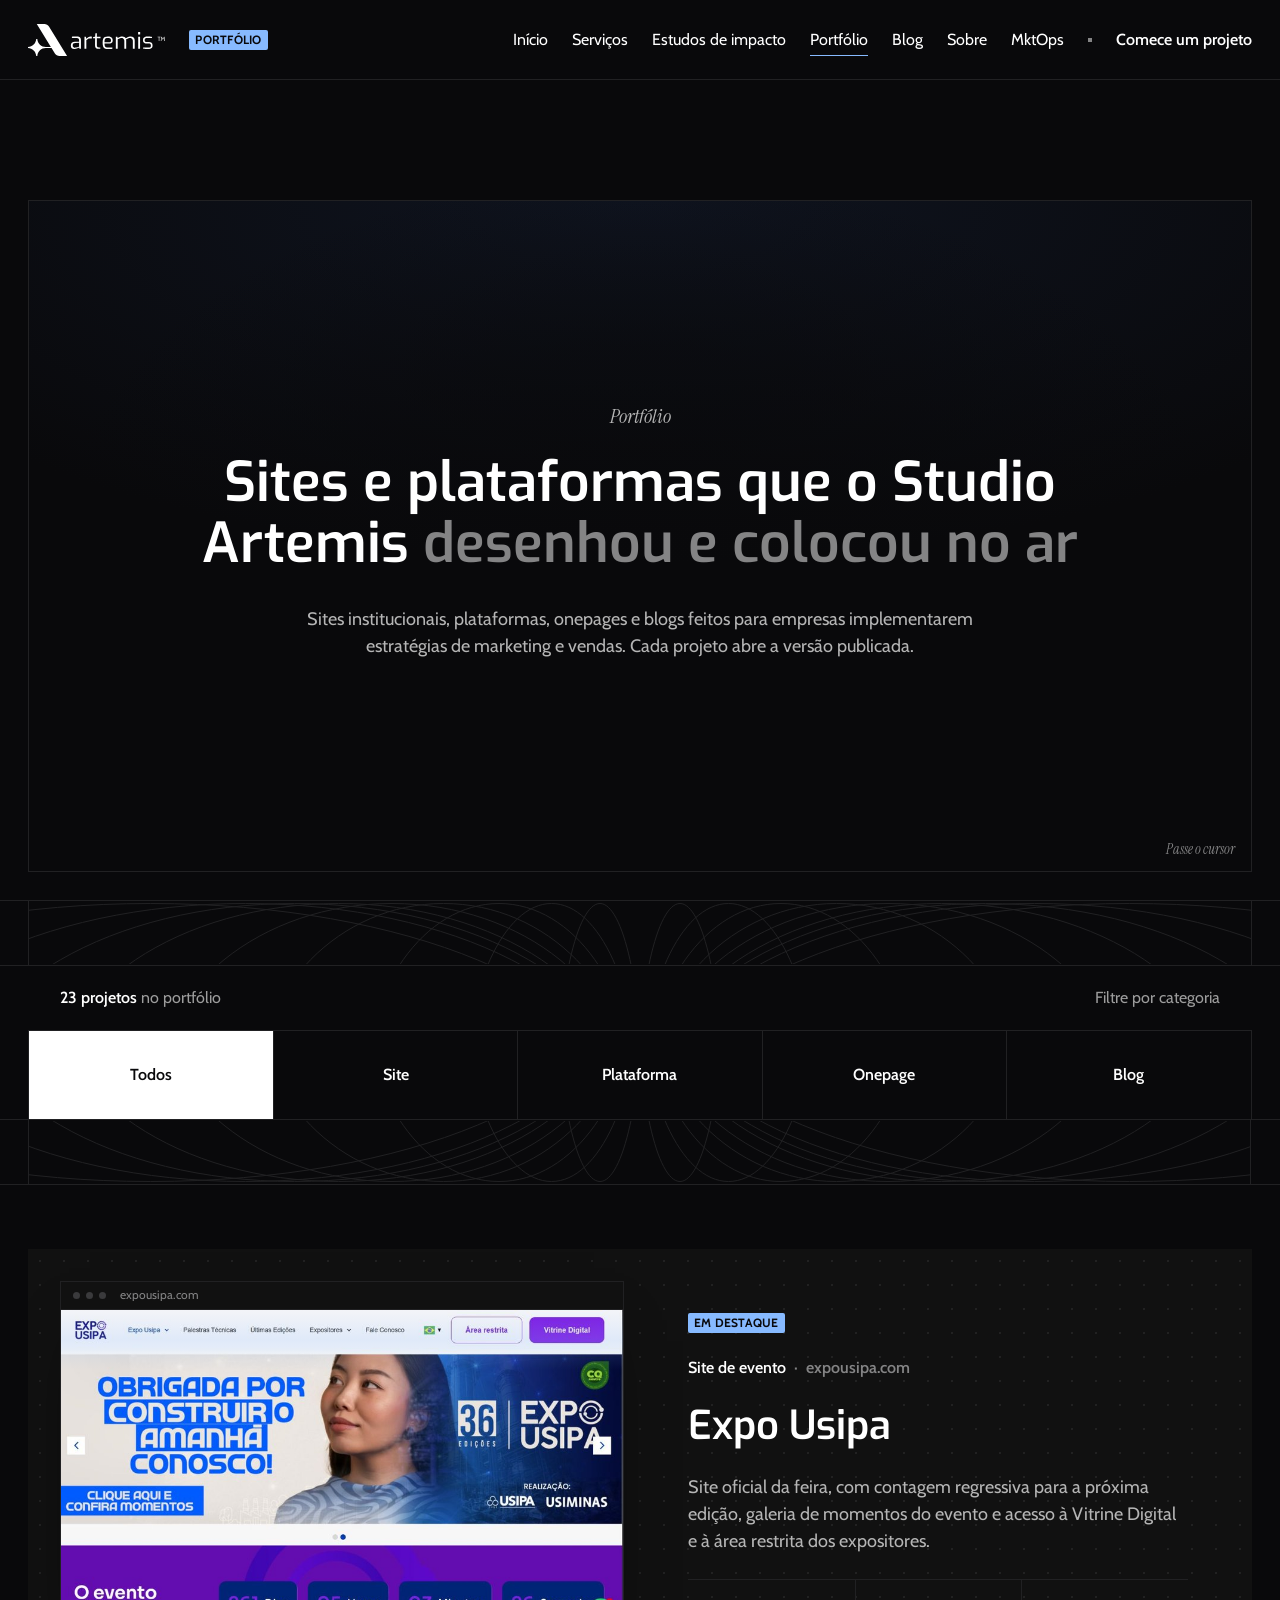
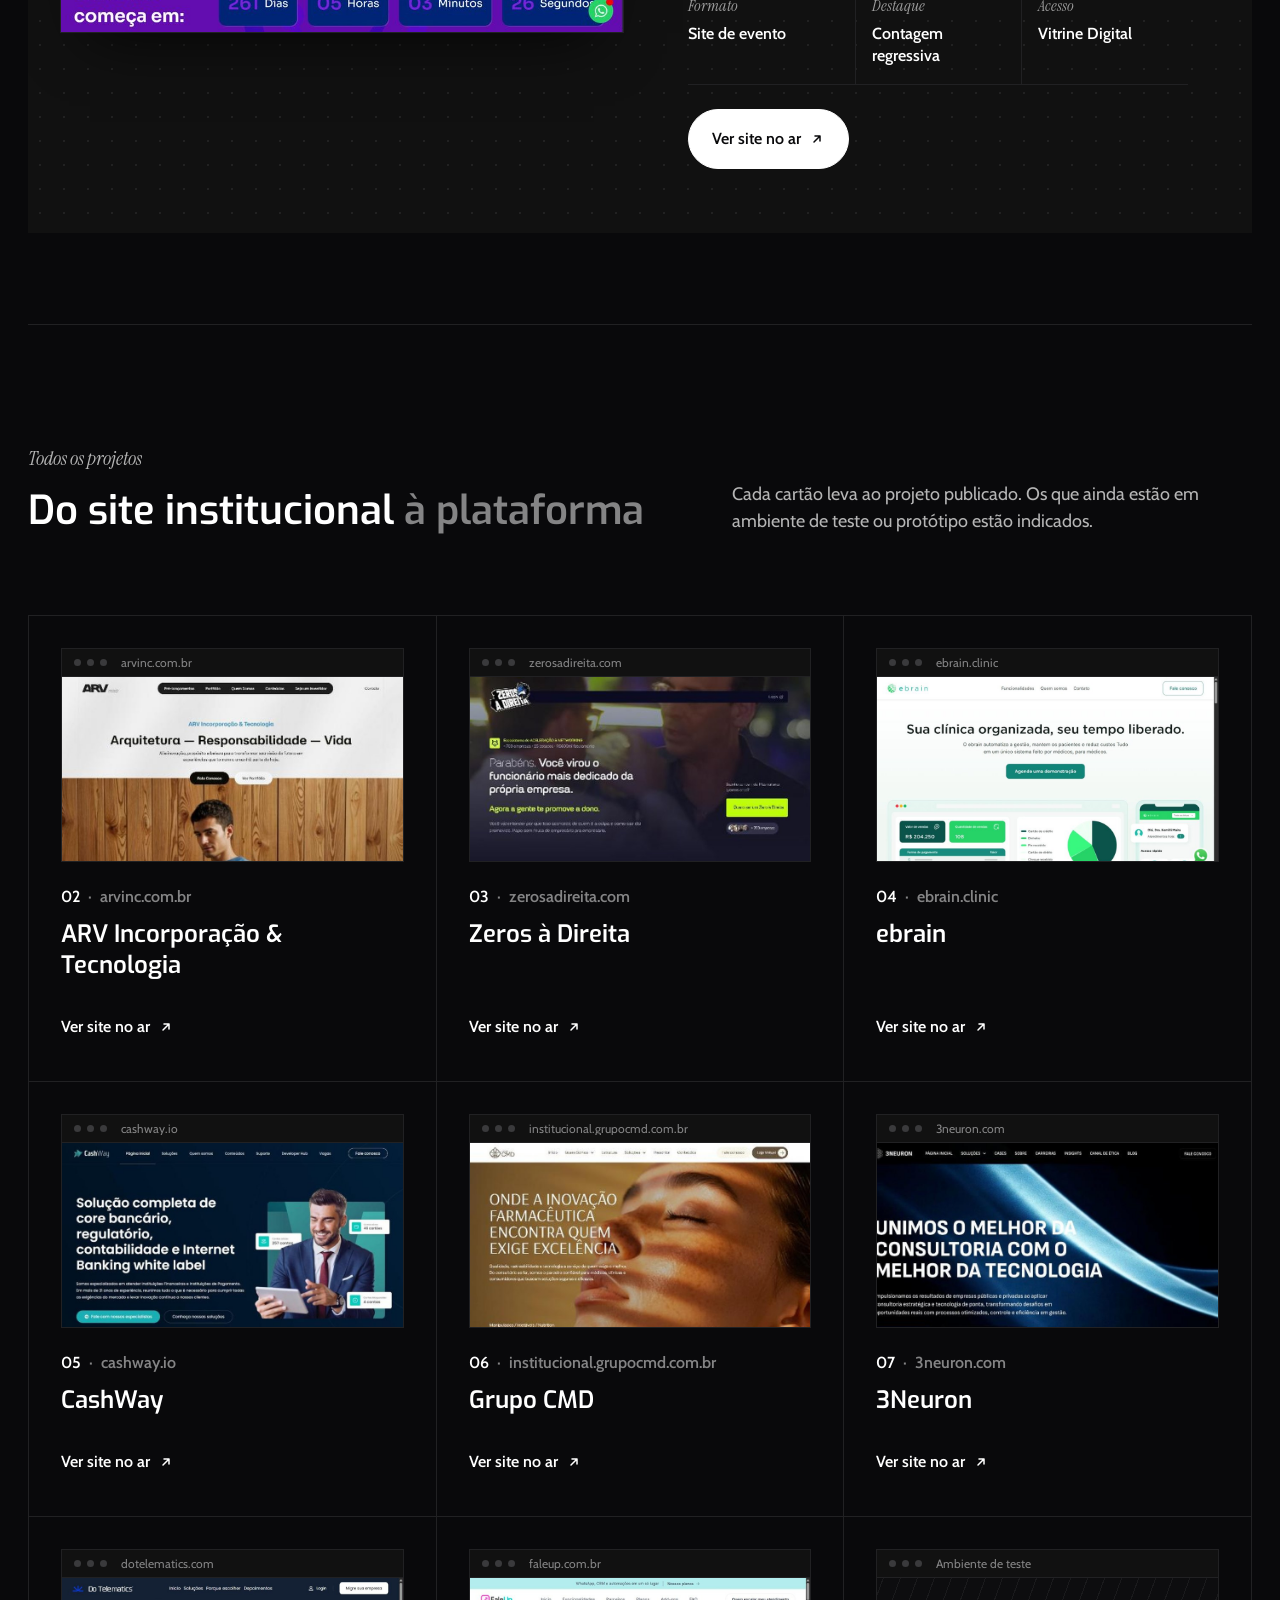
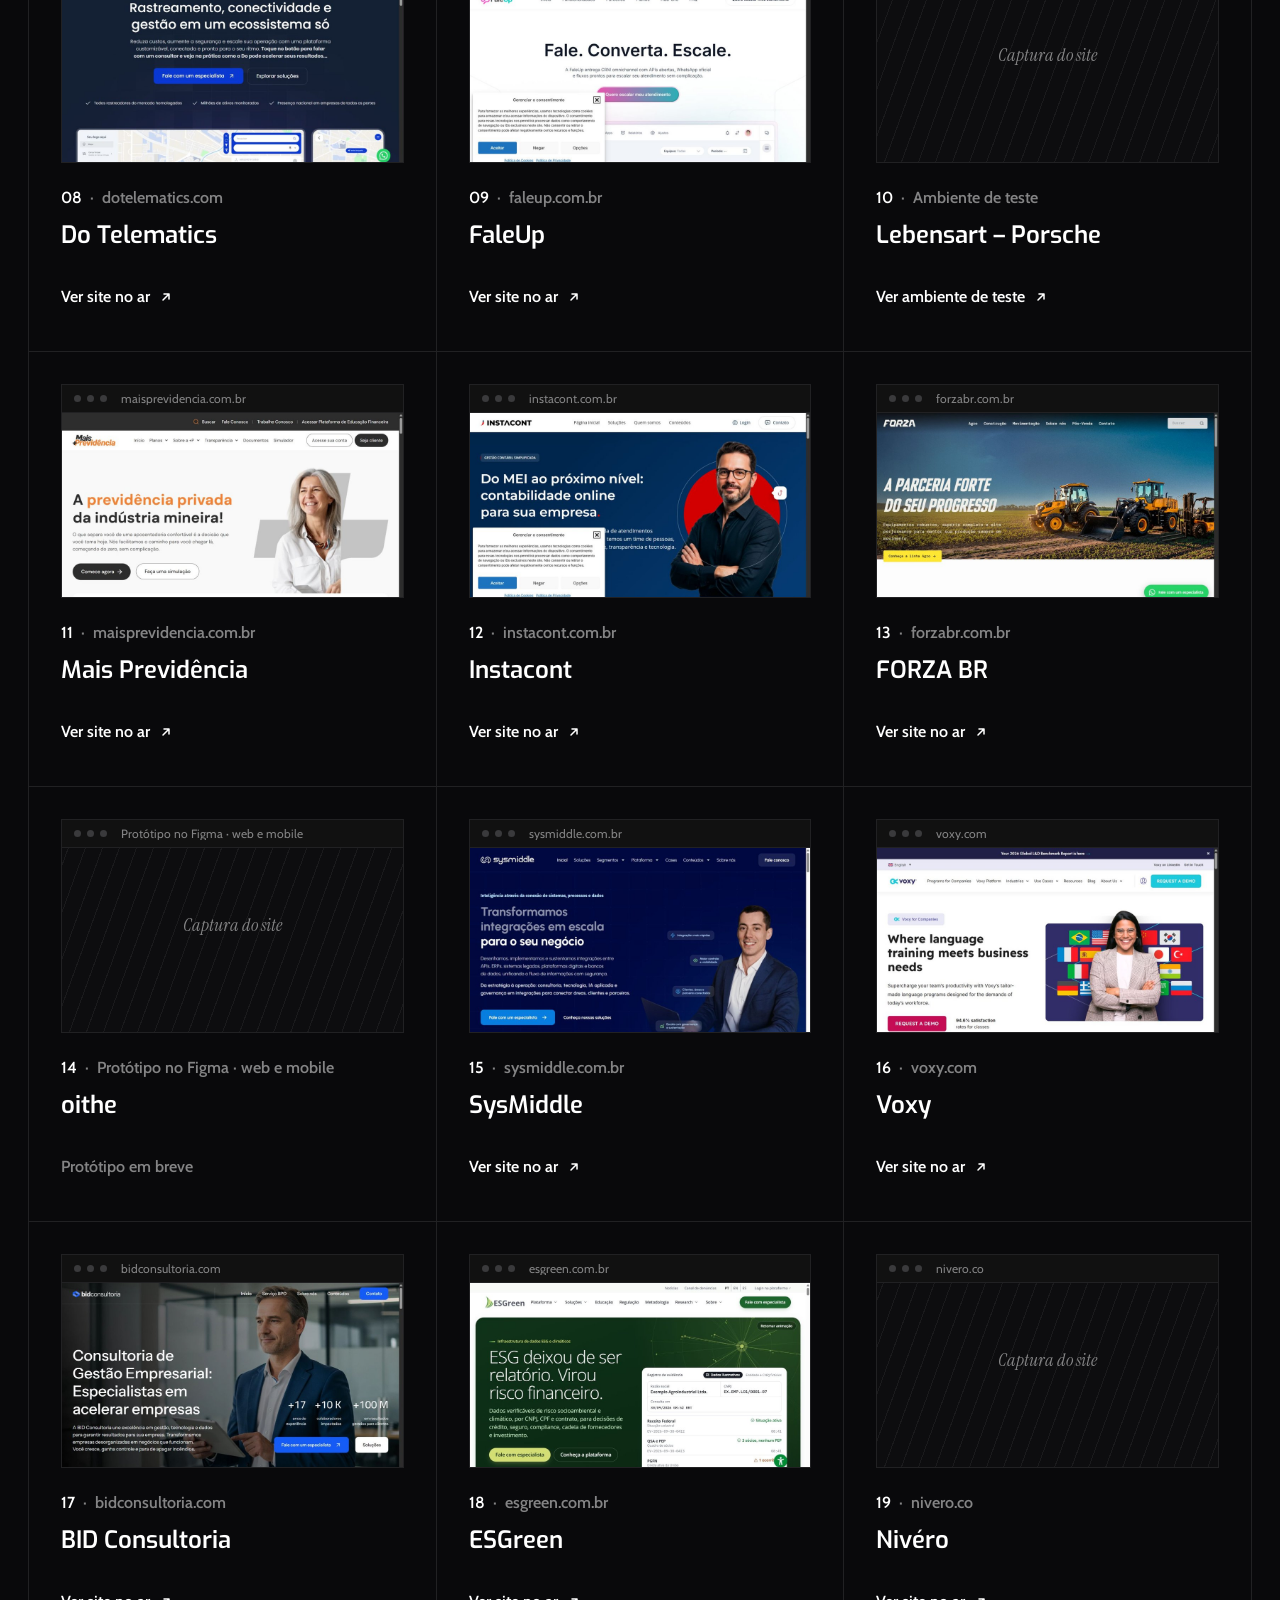
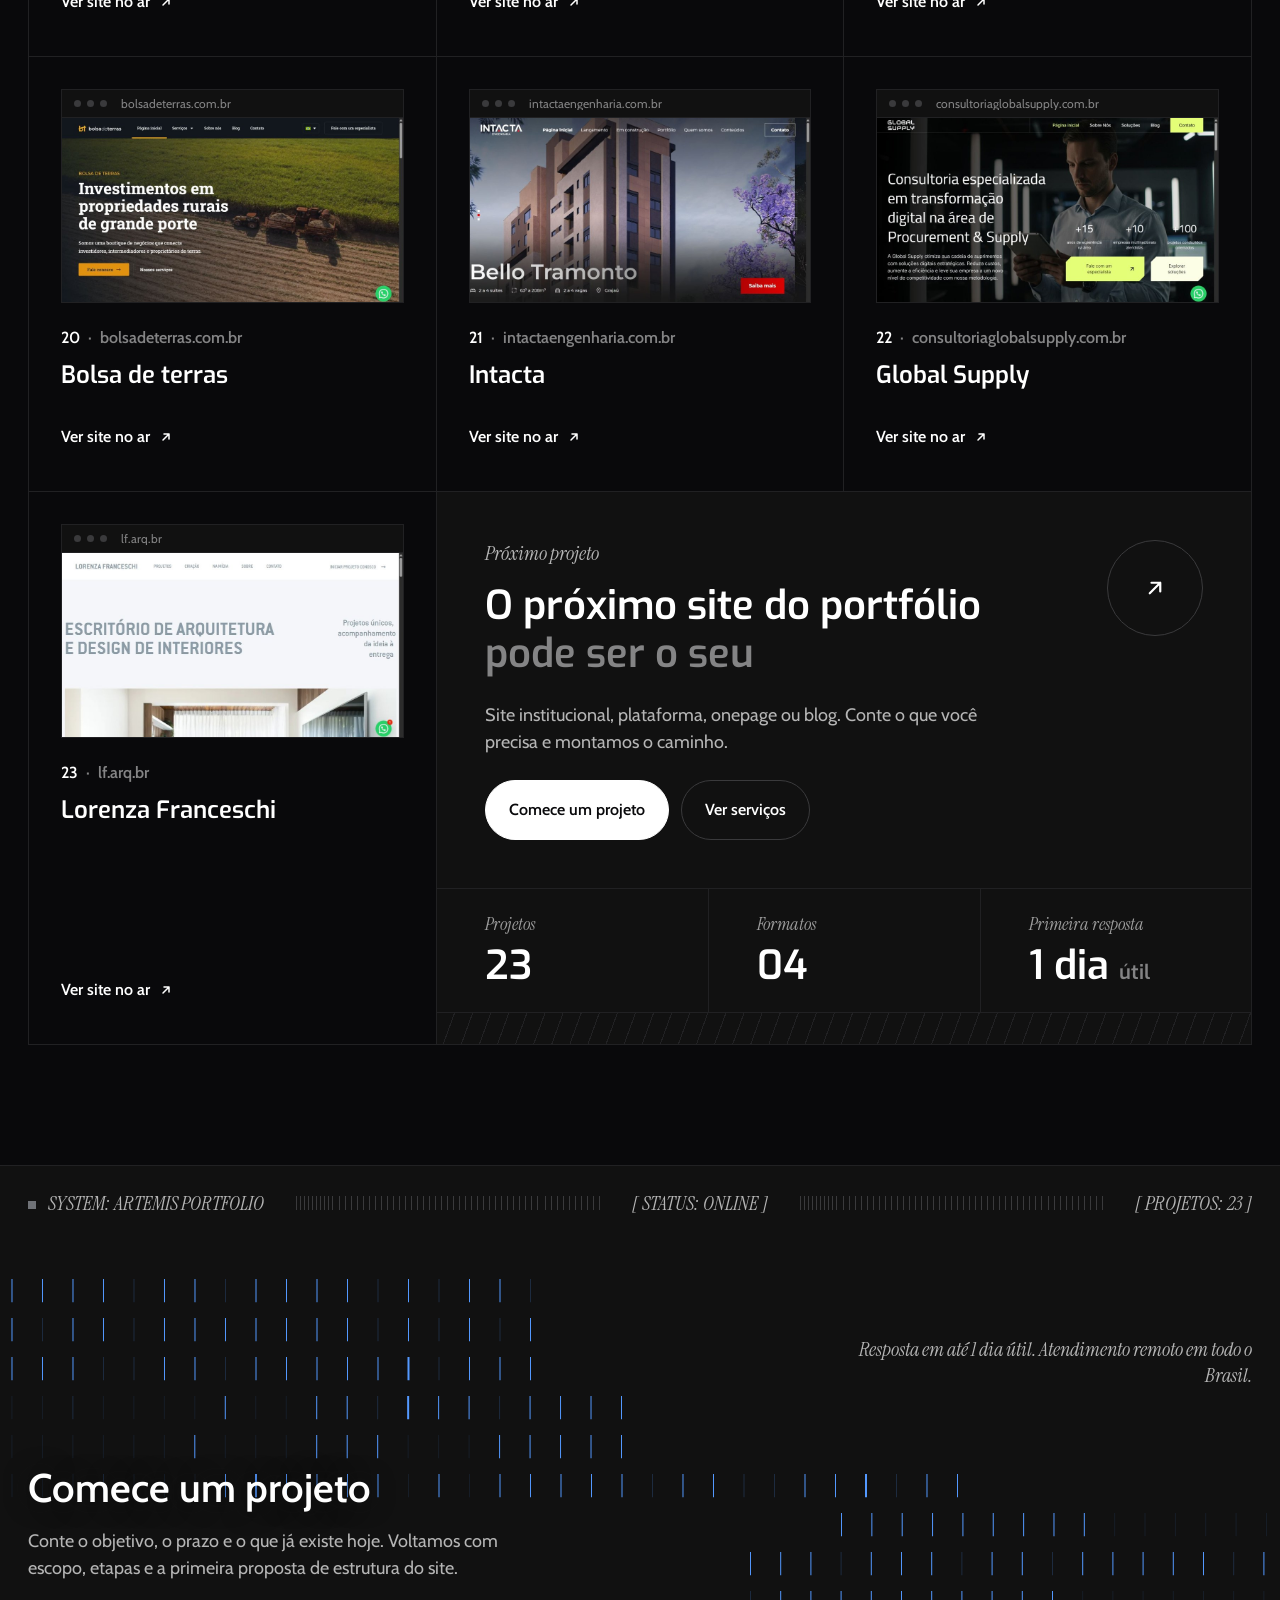
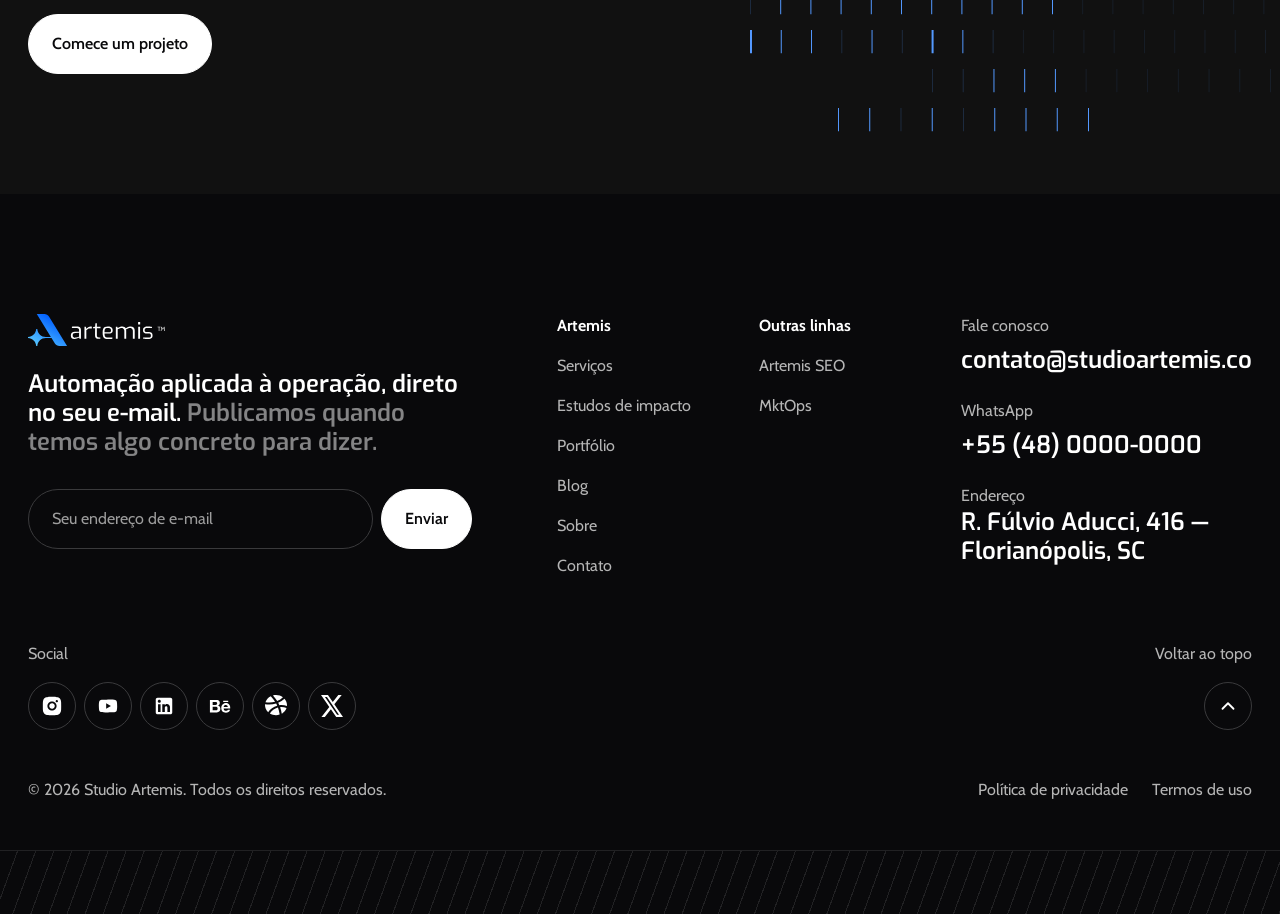
==== commit aa3cd3d4: "Header abaixo de 320 px: sem o selo, logo e Menu cabem (painéis estreitos) Co-Authored-By: Claude Op" ====
--- a/index.html
+++ b/index.html
@@ -12,7 +12,7 @@
 <link rel="preconnect" href="https://fonts.gstatic.com" crossorigin>
 <link href="https://fonts.googleapis.com/css2?family=Cabin:wdth,wght@75..100,400..700&family=Exo:wght@400..700&family=Instrument+Serif:ital@0;1&display=swap" rel="stylesheet">
 <link rel="stylesheet" href="assets/css/base.css?v=1792427969">
-<link rel="stylesheet" href="assets/css/sections/header.css?v=1792427969">
+<link rel="stylesheet" href="assets/css/sections/header.css?v=1792428953">
 <link rel="stylesheet" href="assets/css/sections/portfolio-01-hero.css?v=1792424552">
 <link rel="stylesheet" href="assets/css/sections/portfolio-02-filtro.css?v=1792427969">
 <link rel="stylesheet" href="assets/css/sections/portfolio-03-destaque.css?v=1792424004">
--- a/assets/css/sections/header.css
+++ b/assets/css/sections/header.css
@@ -159,3 +159,10 @@
     gap: 12px !important;
   }
 }
+
+/* Abaixo de 320 (mais estreito que qualquer celular; ex.: painel lateral de um app): sem o selo, logo + "Menu" cabem até ~230 px */
+@media (max-width: 319px) {
+  .pf-hdr .pf-tag {
+    display: none;
+  }
+}
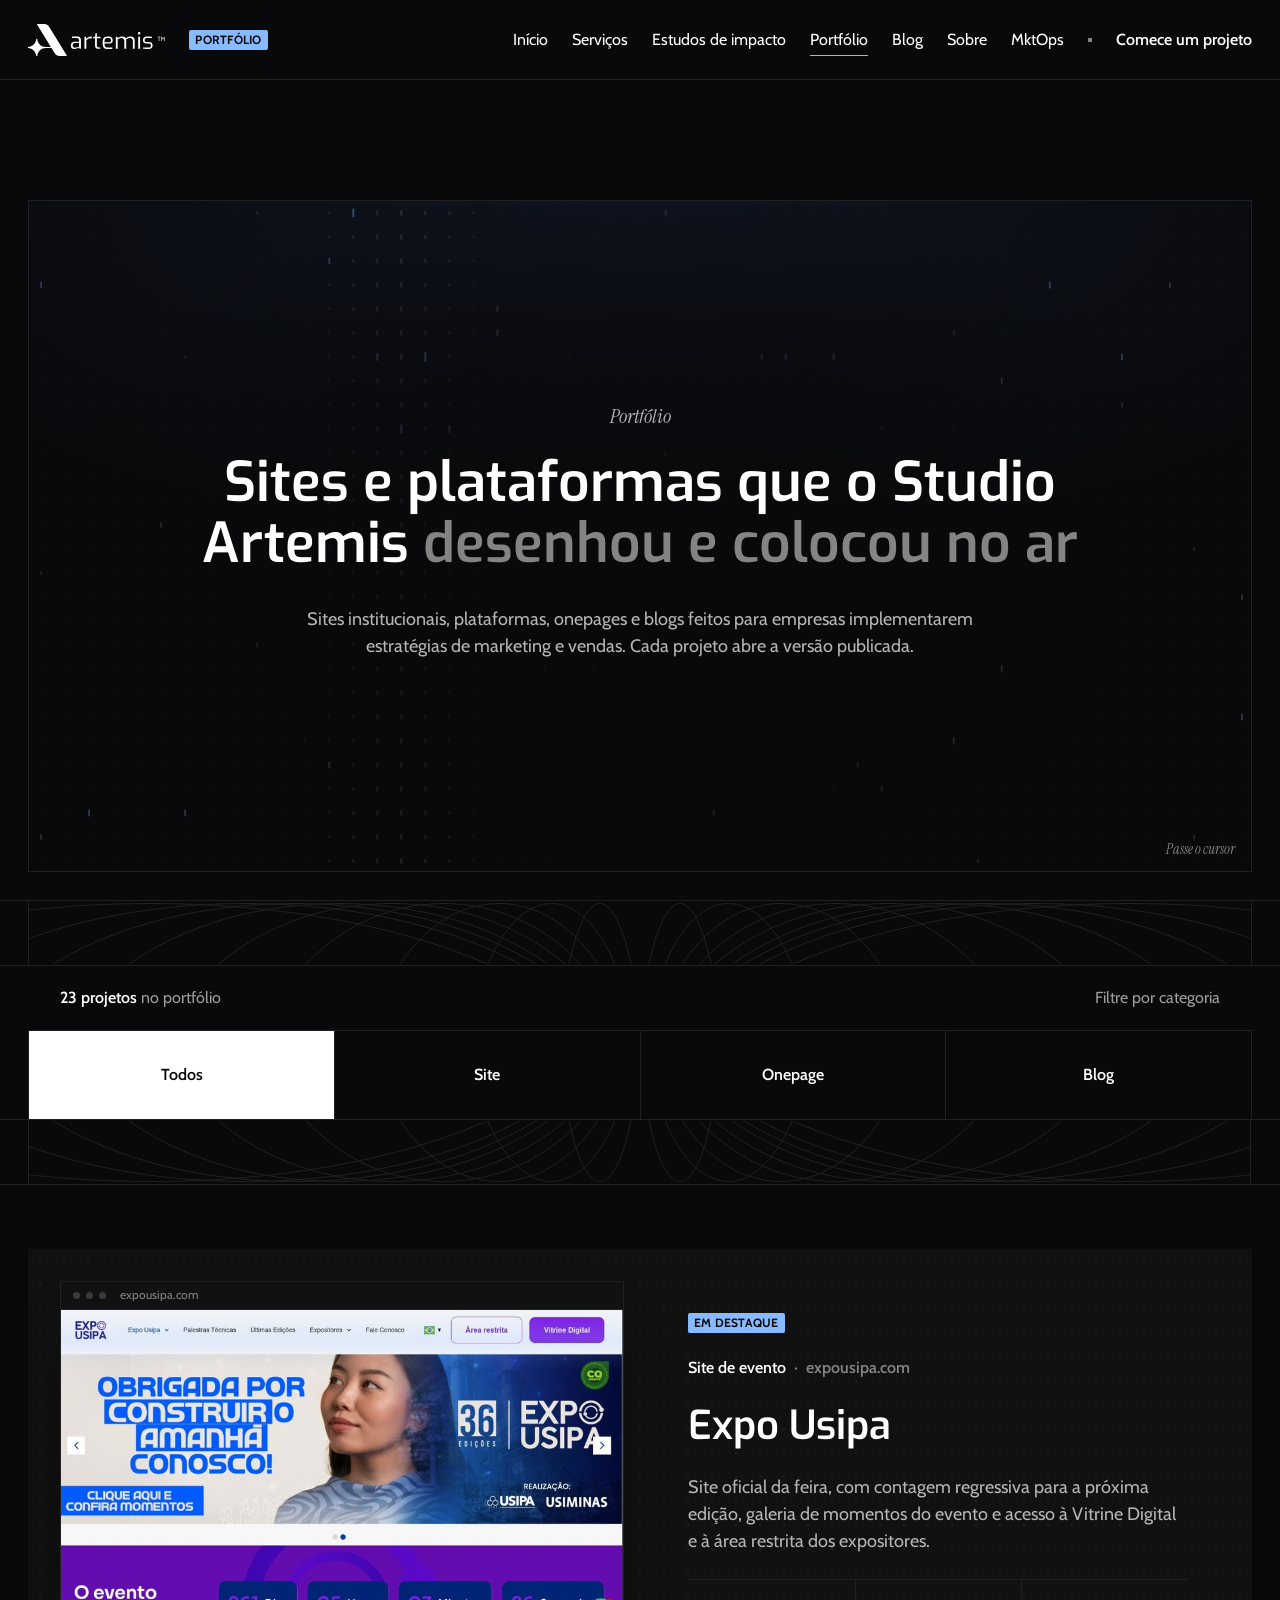
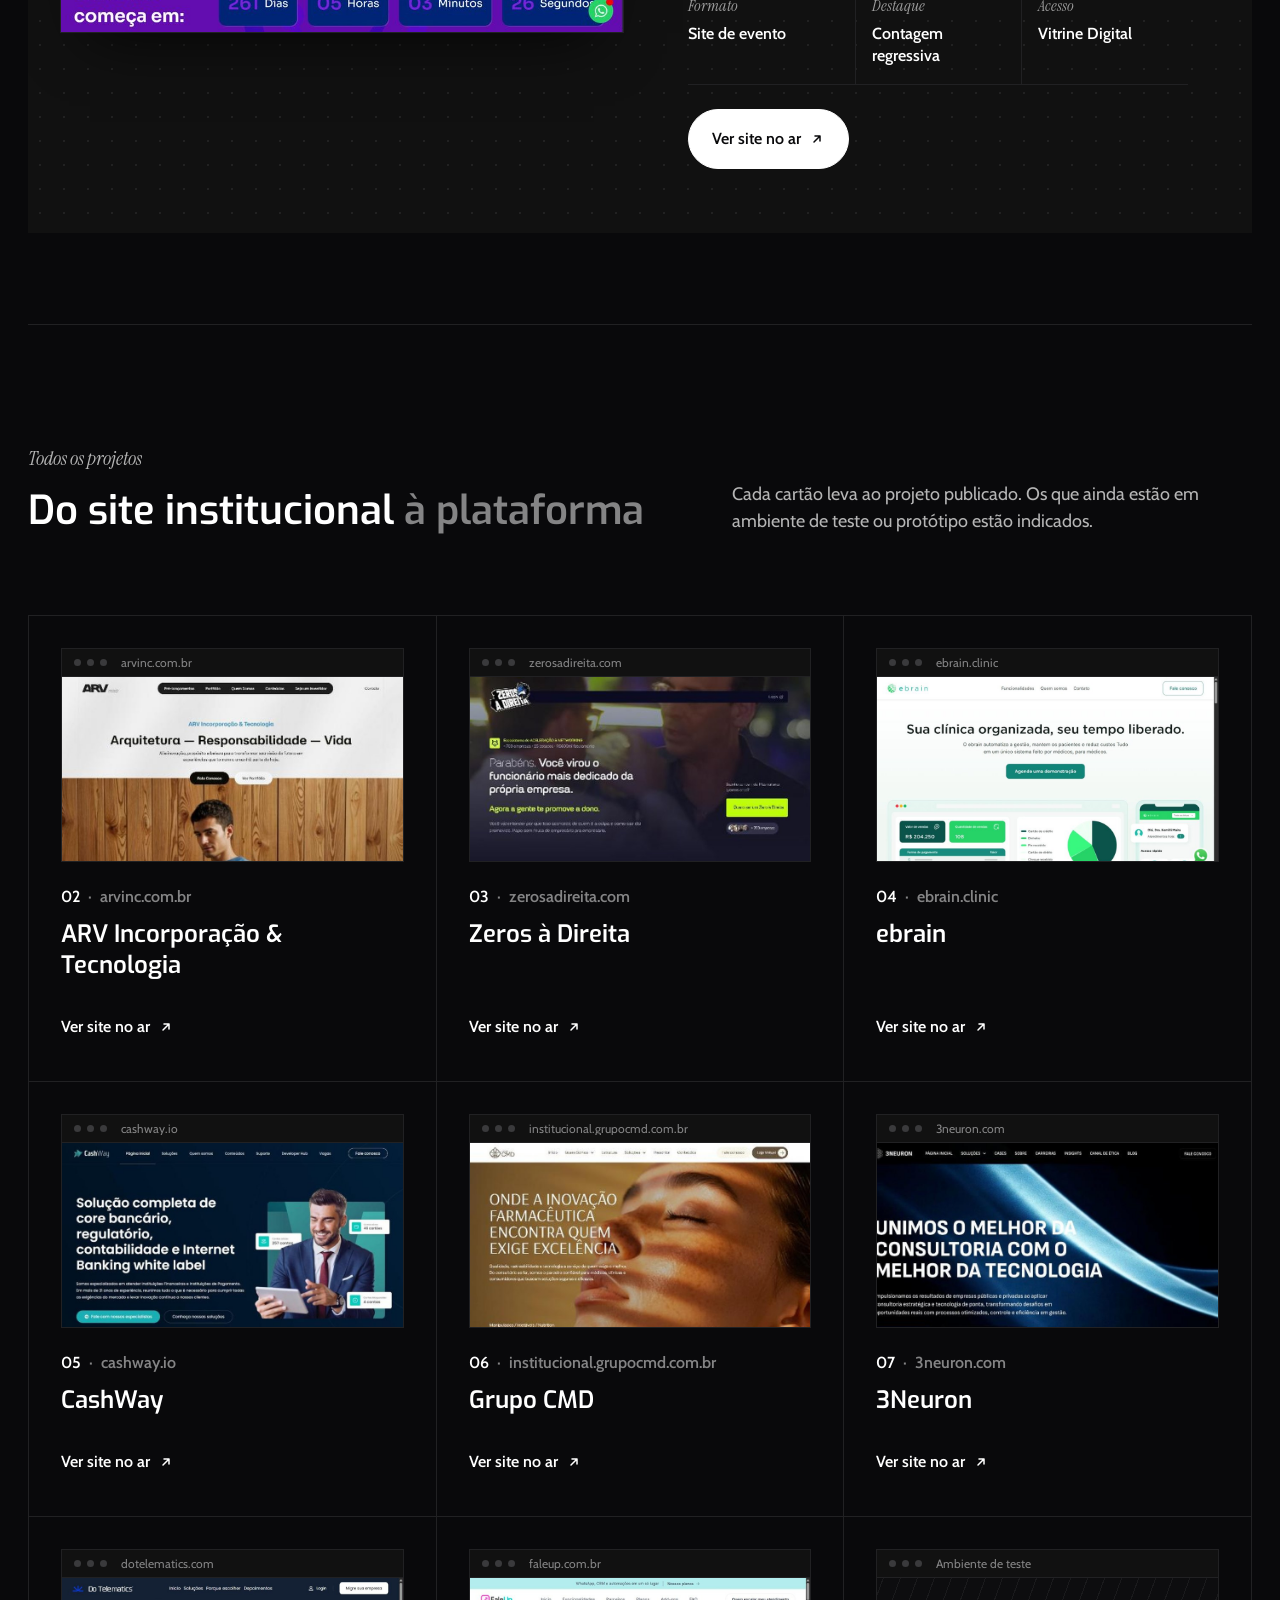
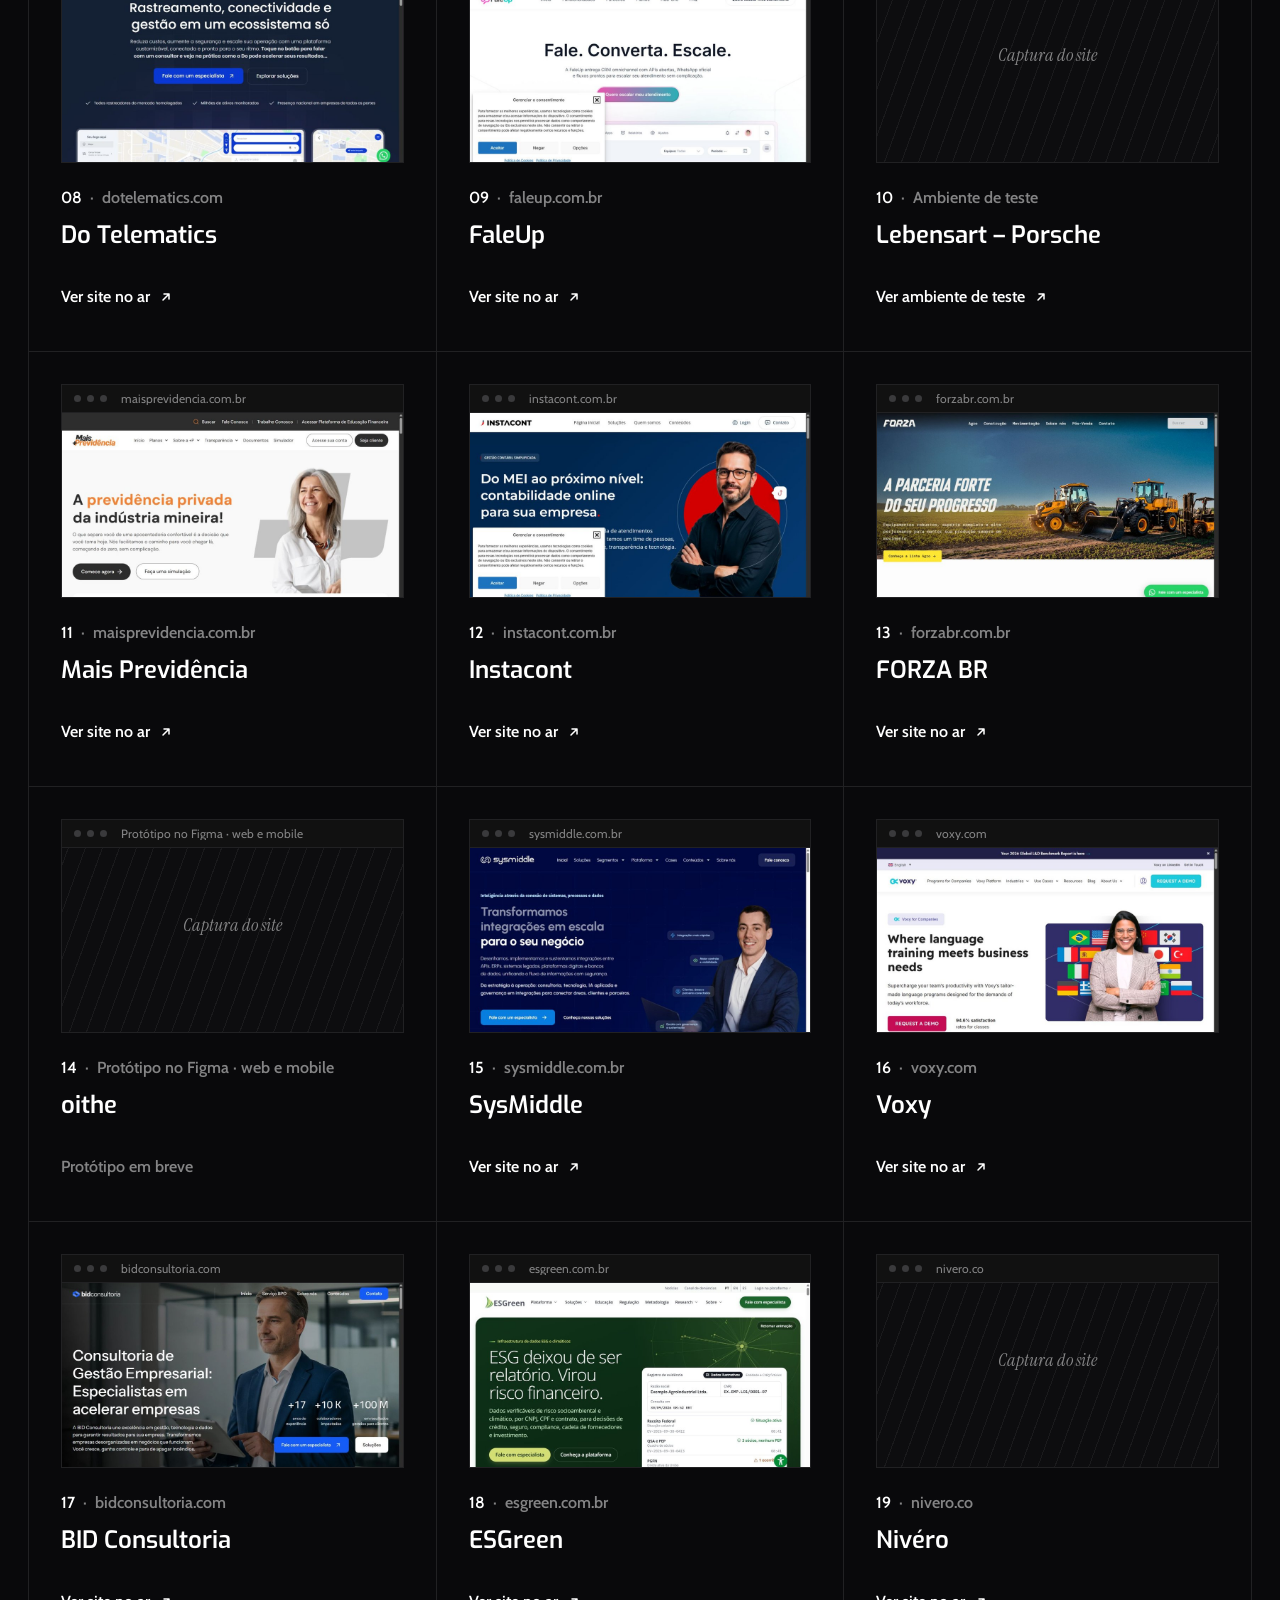
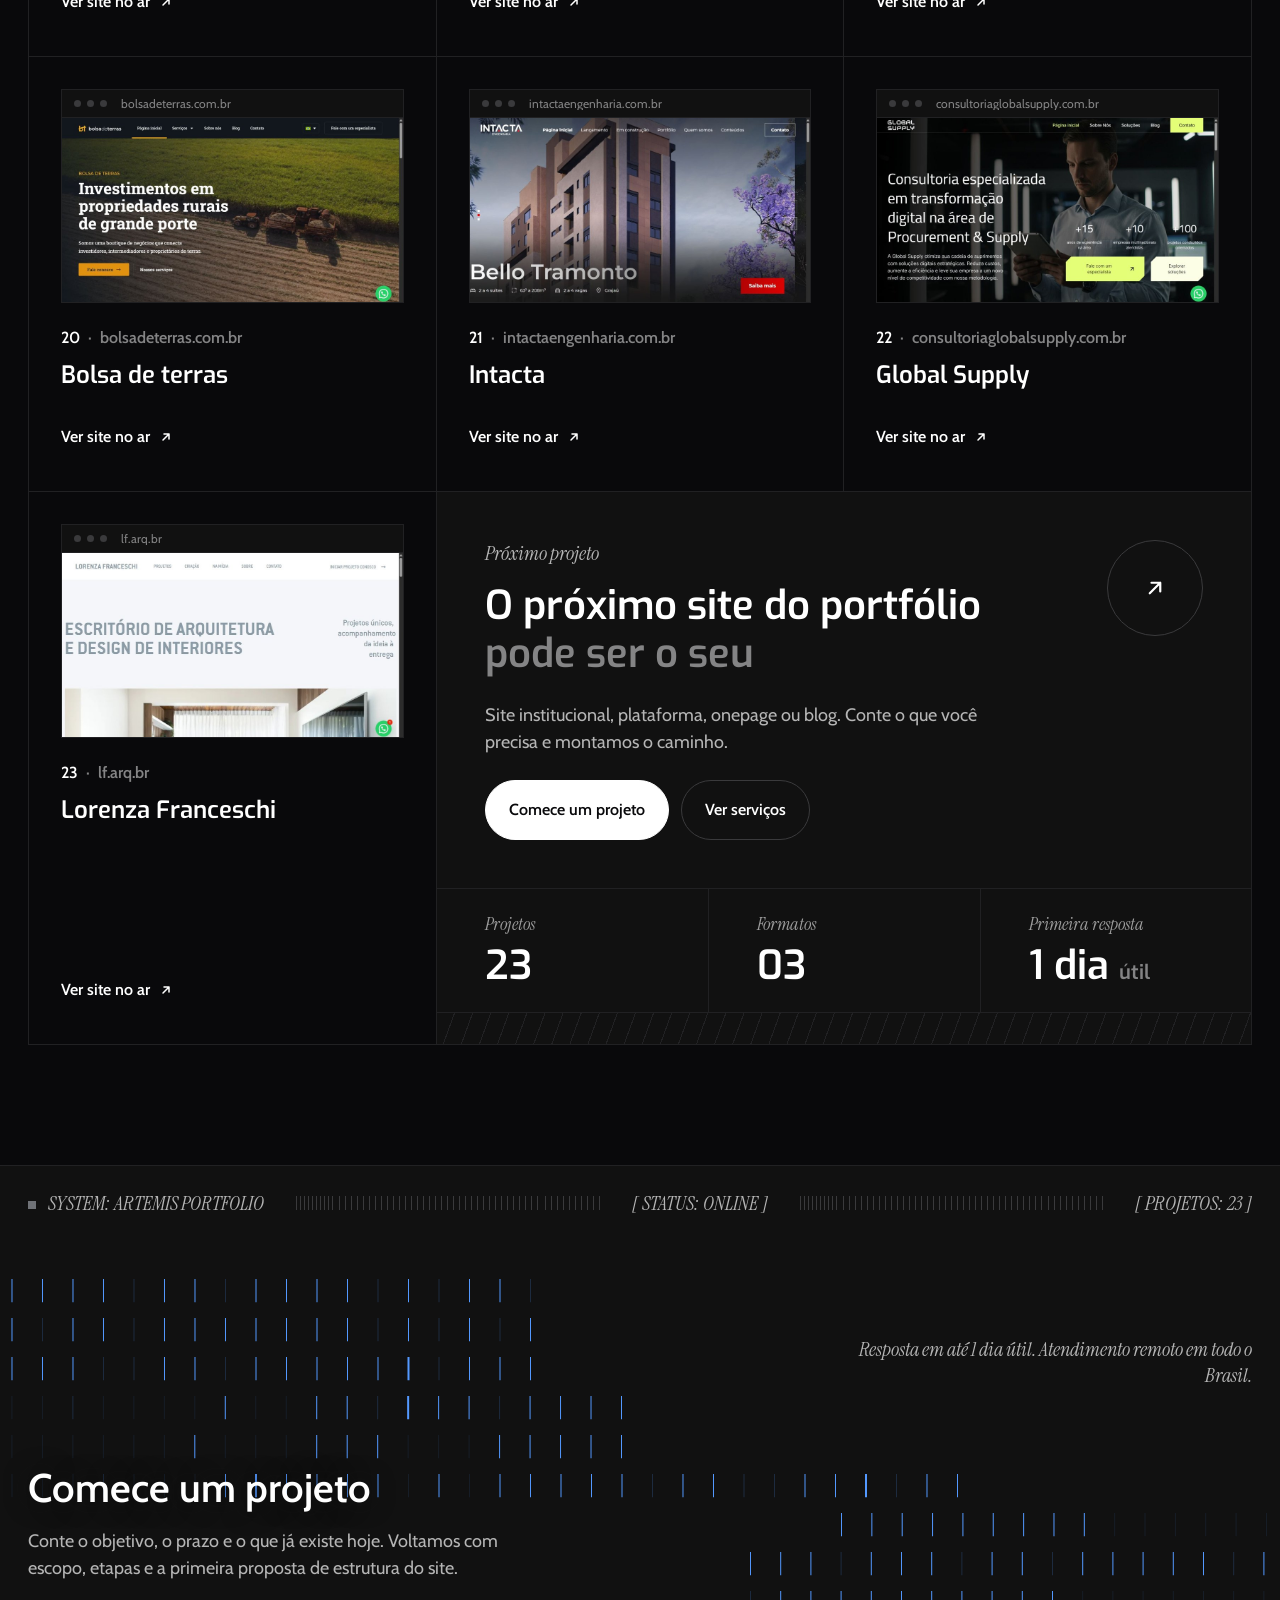
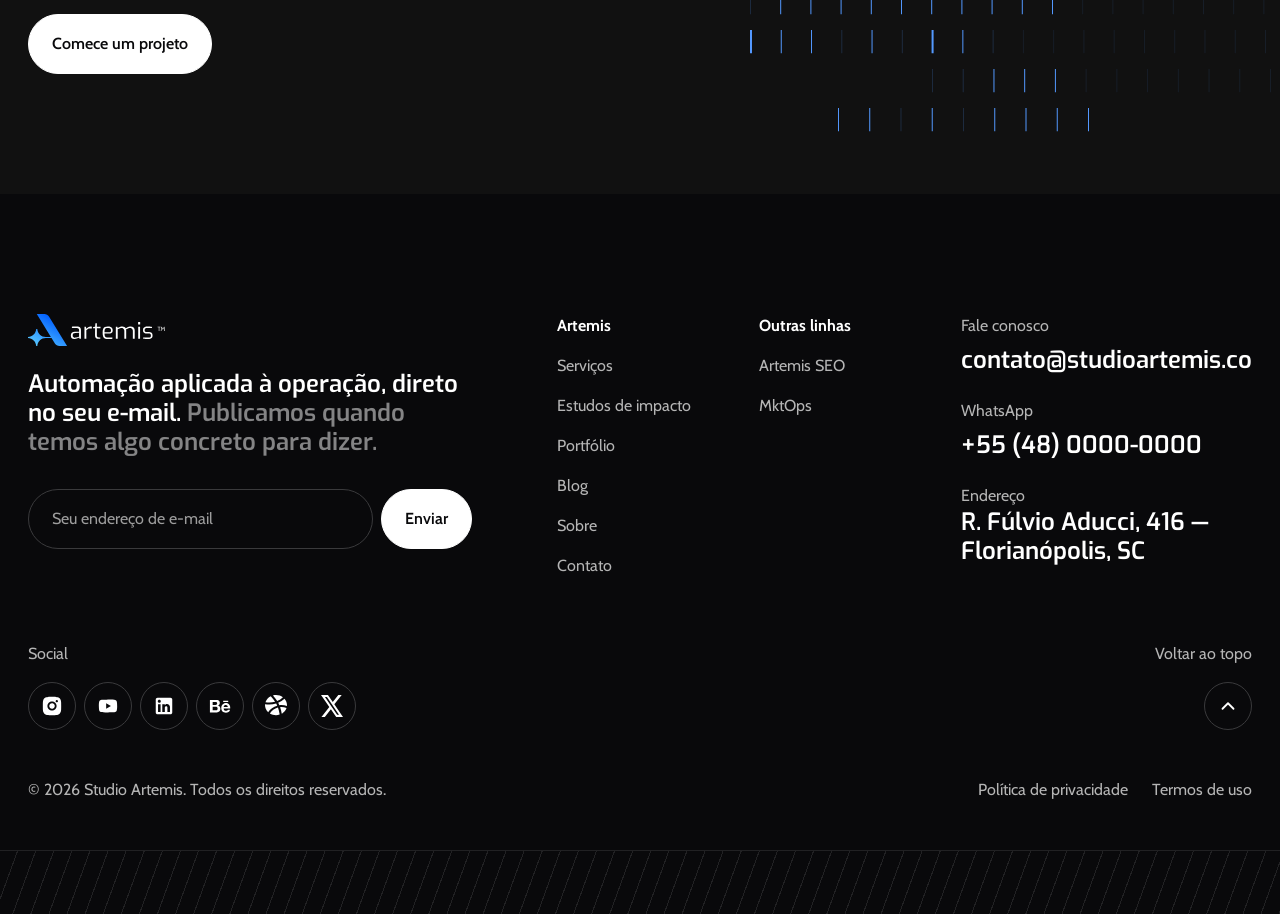
==== commit 48e5e620: "Tema WordPress do Portfólio + filtro sem a aba Plataforma - wordpress/artemis-portfolio: projetos em" ====
--- a/index.html
+++ b/index.html
@@ -14,7 +14,7 @@
 <link rel="stylesheet" href="assets/css/base.css?v=1792427969">
 <link rel="stylesheet" href="assets/css/sections/header.css?v=1792428953">
 <link rel="stylesheet" href="assets/css/sections/portfolio-01-hero.css?v=1792424552">
-<link rel="stylesheet" href="assets/css/sections/portfolio-02-filtro.css?v=1792427969">
+<link rel="stylesheet" href="assets/css/sections/portfolio-02-filtro.css?v=1792430866">
 <link rel="stylesheet" href="assets/css/sections/portfolio-03-destaque.css?v=1792424004">
 <link rel="stylesheet" href="assets/css/sections/portfolio-04-projetos.css?v=1792427969">
 <link rel="stylesheet" href="assets/css/sections/portfolio-05-cta.css?v=1792423919">
@@ -80,16 +80,15 @@
 </div>
 <div class="pf-wrap">
 <div class="pf-filter__in">
-<div class="pf-hero__count" aria-live="polite" data-pf-contagem>
+<div class="pf-hero__count" aria-live="polite" data-pf-contagem data-pf-todos="no portfólio">
 <p><strong>23 projetos</strong> no portfólio</p>
 <p>Filtre por categoria</p>
 </div>
 <nav class="pf-tabs" aria-label="Categorias do portfólio" data-pf-filtro>
 <a class="pf-tab pf-tab--on" href="#todos" aria-current="true" aria-controls="pf-grid" data-filtro="todos">Todos</a>
-<a class="pf-tab" href="#site" aria-controls="pf-grid" data-filtro="site">Site</a>
-<a class="pf-tab" href="#plataforma" aria-controls="pf-grid" data-filtro="plataforma">Plataforma</a>
-<a class="pf-tab" href="#onepage" aria-controls="pf-grid" data-filtro="onepage">Onepage</a>
-<a class="pf-tab" href="#blog" aria-controls="pf-grid" data-filtro="blog">Blog</a>
+<a class="pf-tab" href="#site" aria-controls="pf-grid" data-filtro="site" data-plural="Sites">Site</a>
+<a class="pf-tab" href="#onepage" aria-controls="pf-grid" data-filtro="onepage" data-plural="Onepages">Onepage</a>
+<a class="pf-tab" href="#blog" aria-controls="pf-grid" data-filtro="blog" data-plural="Blogs">Blog</a>
 </nav>
 </div>
 </div>
@@ -299,7 +298,7 @@
 <svg width="16" height="16" viewBox="0 0 16 16" fill="none" aria-hidden="true"><path d="M5 11L11 5M6 5h5v5" stroke="currentColor" stroke-width="1.5" stroke-linecap="round" stroke-linejoin="round"></path></svg>
 </a>
 </article>
-<article class="pf-card" data-categorias="plataforma">
+<article class="pf-card" data-categorias="">
 <div class="pf-shot" role="img" aria-label="Espaço para a captura de tela do projeto oithe">
 <div class="pf-shot__bar" aria-hidden="true"><span class="pf-shot__dot"></span><span class="pf-shot__dot"></span><span class="pf-shot__dot"></span><span class="pf-shot__url">Protótipo no Figma · web e mobile</span></div>
 <p class="pf-shot__label">Captura do site</p>
@@ -448,7 +447,7 @@
 </div>
 <dl class="pf-stats">
 <div class="pf-stat"><dt>Projetos</dt><dd>23</dd></div>
-<div class="pf-stat"><dt>Formatos</dt><dd>04</dd></div>
+<div class="pf-stat"><dt>Formatos</dt><dd>03</dd></div>
 <div class="pf-stat"><dt>Primeira resposta</dt><dd>1 dia <span>útil</span></dd></div>
 </dl>
 <div class="pf-diag" aria-hidden="true"></div>
@@ -564,6 +563,6 @@
 </footer>
 
 </div>
-<script src="assets/js/portfolio.js?v=1792428486" defer></script>
+<script src="assets/js/portfolio.js?v=1792430958" defer></script>
 </body>
 </html>
--- a/assets/css/sections/portfolio-02-filtro.css
+++ b/assets/css/sections/portfolio-02-filtro.css
@@ -118,9 +118,16 @@
     border-left: 1px solid #212123;
   }
   .pf-tab:last-child {
-    grid-column: span 2;
     border-bottom: 0;
     border-right: 0;
+  }
+  /* Número de abas variável (as categorias vêm do WordPress): com abas em número ímpar a última ocupa a linha inteira
+     (o design tinha 5); com número par, a última linha tem duas abas e nenhuma das duas leva borda embaixo. */
+  .pf-tab:last-child:nth-child(odd) {
+    grid-column: span 2;
+  }
+  .pf-tab:nth-child(odd):nth-last-child(2) {
+    border-bottom: 0;
   }
 }
 
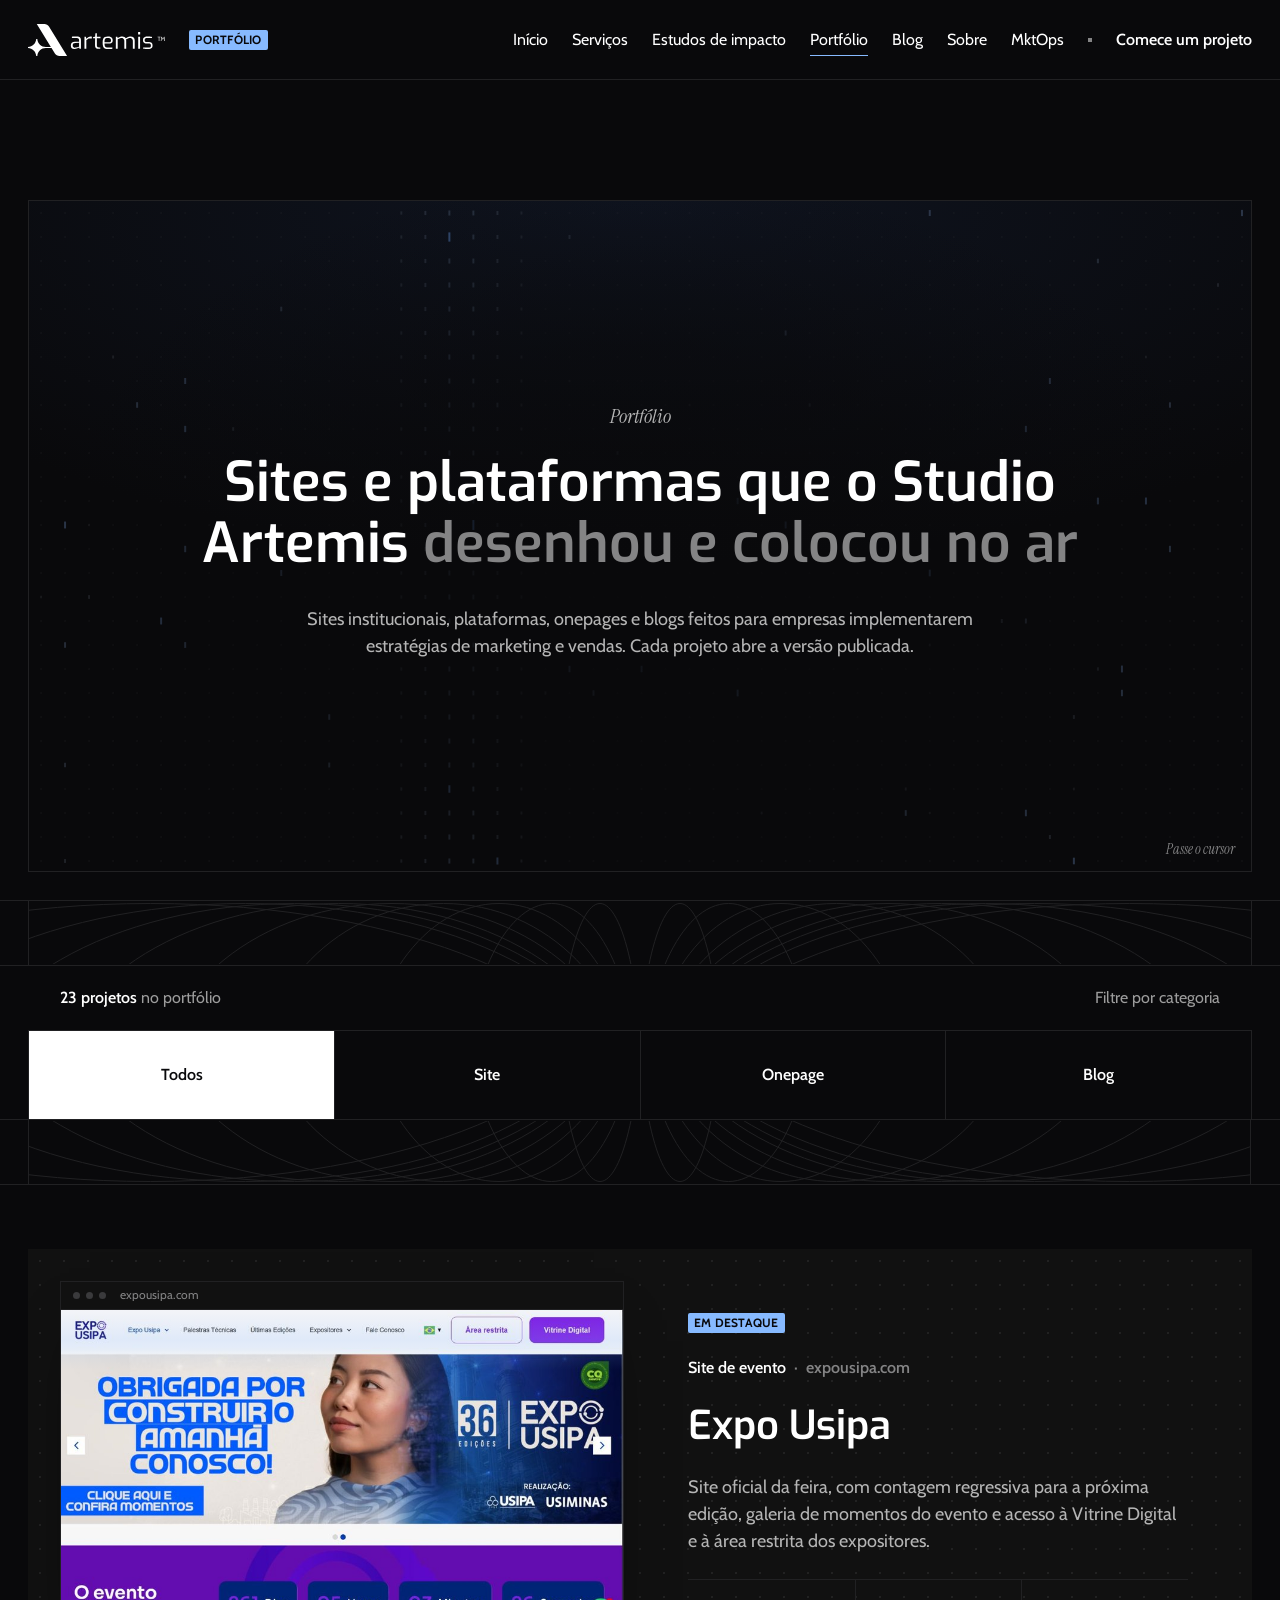
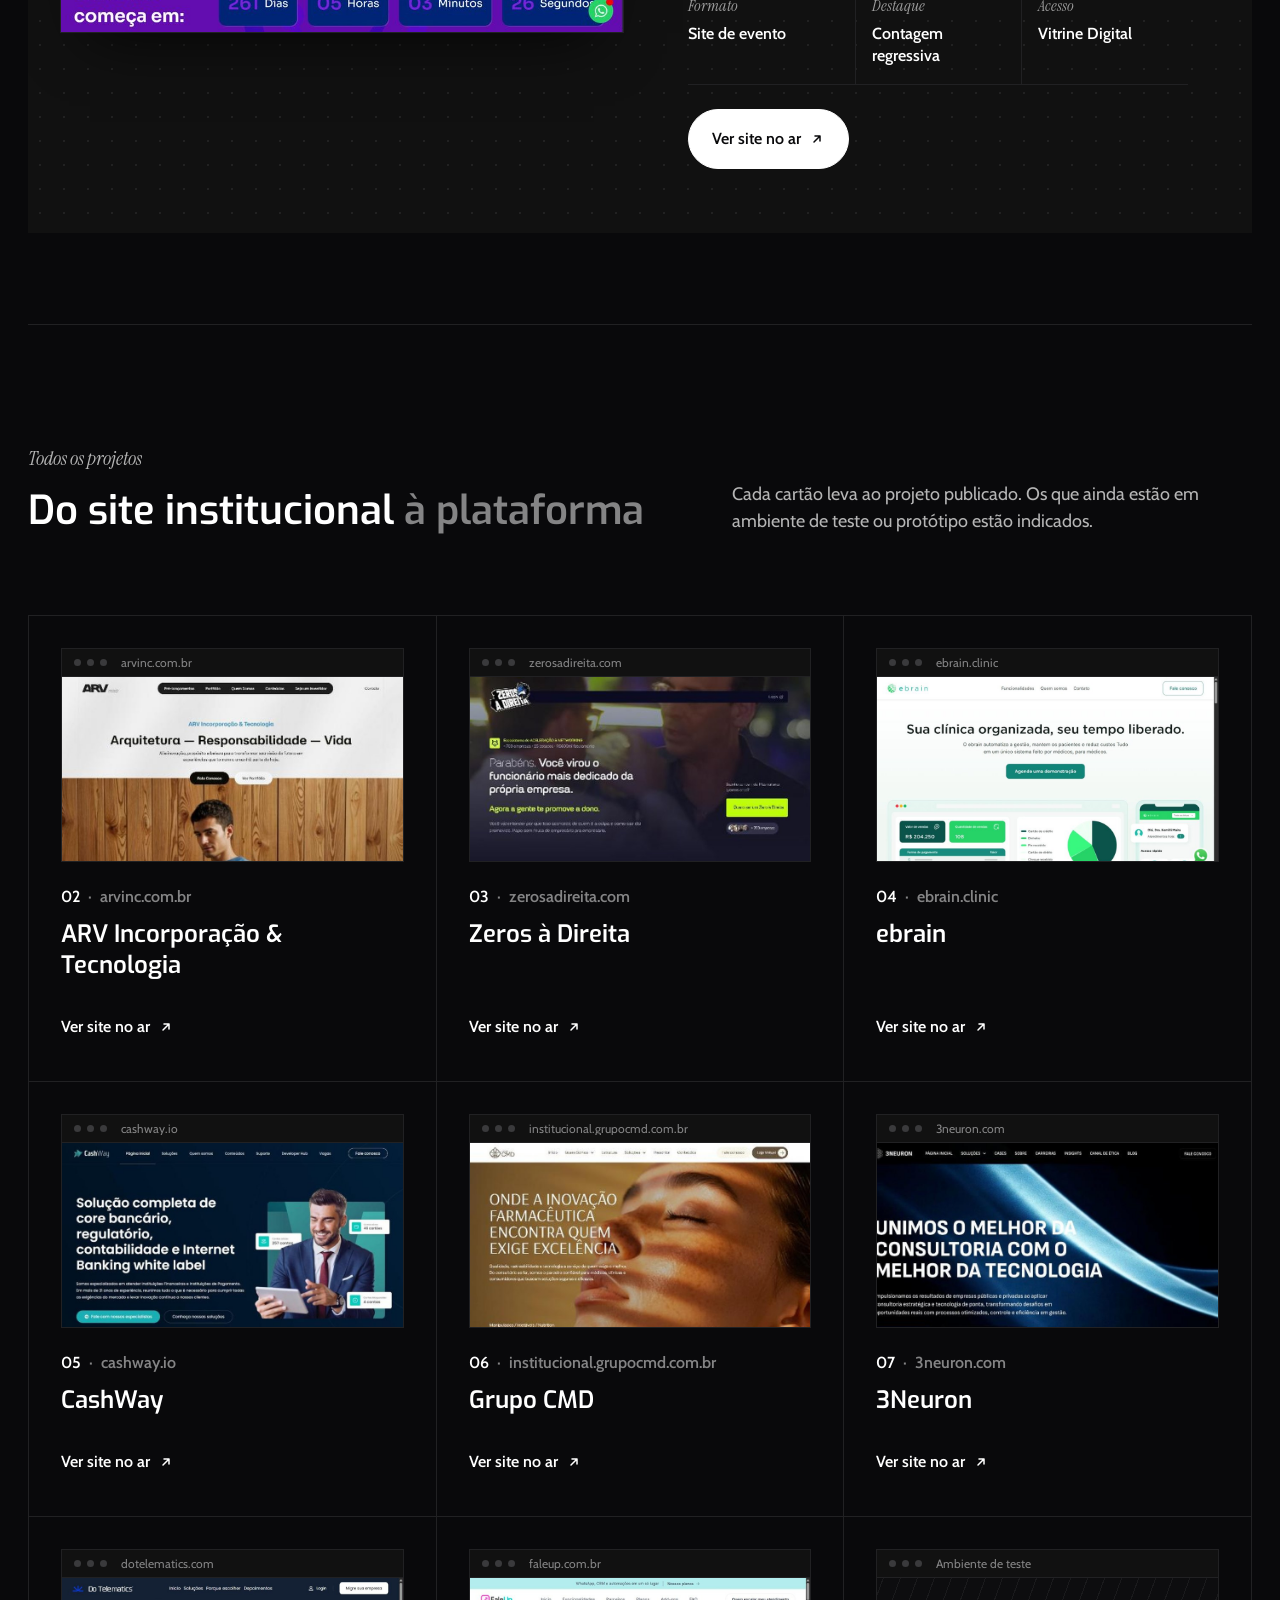
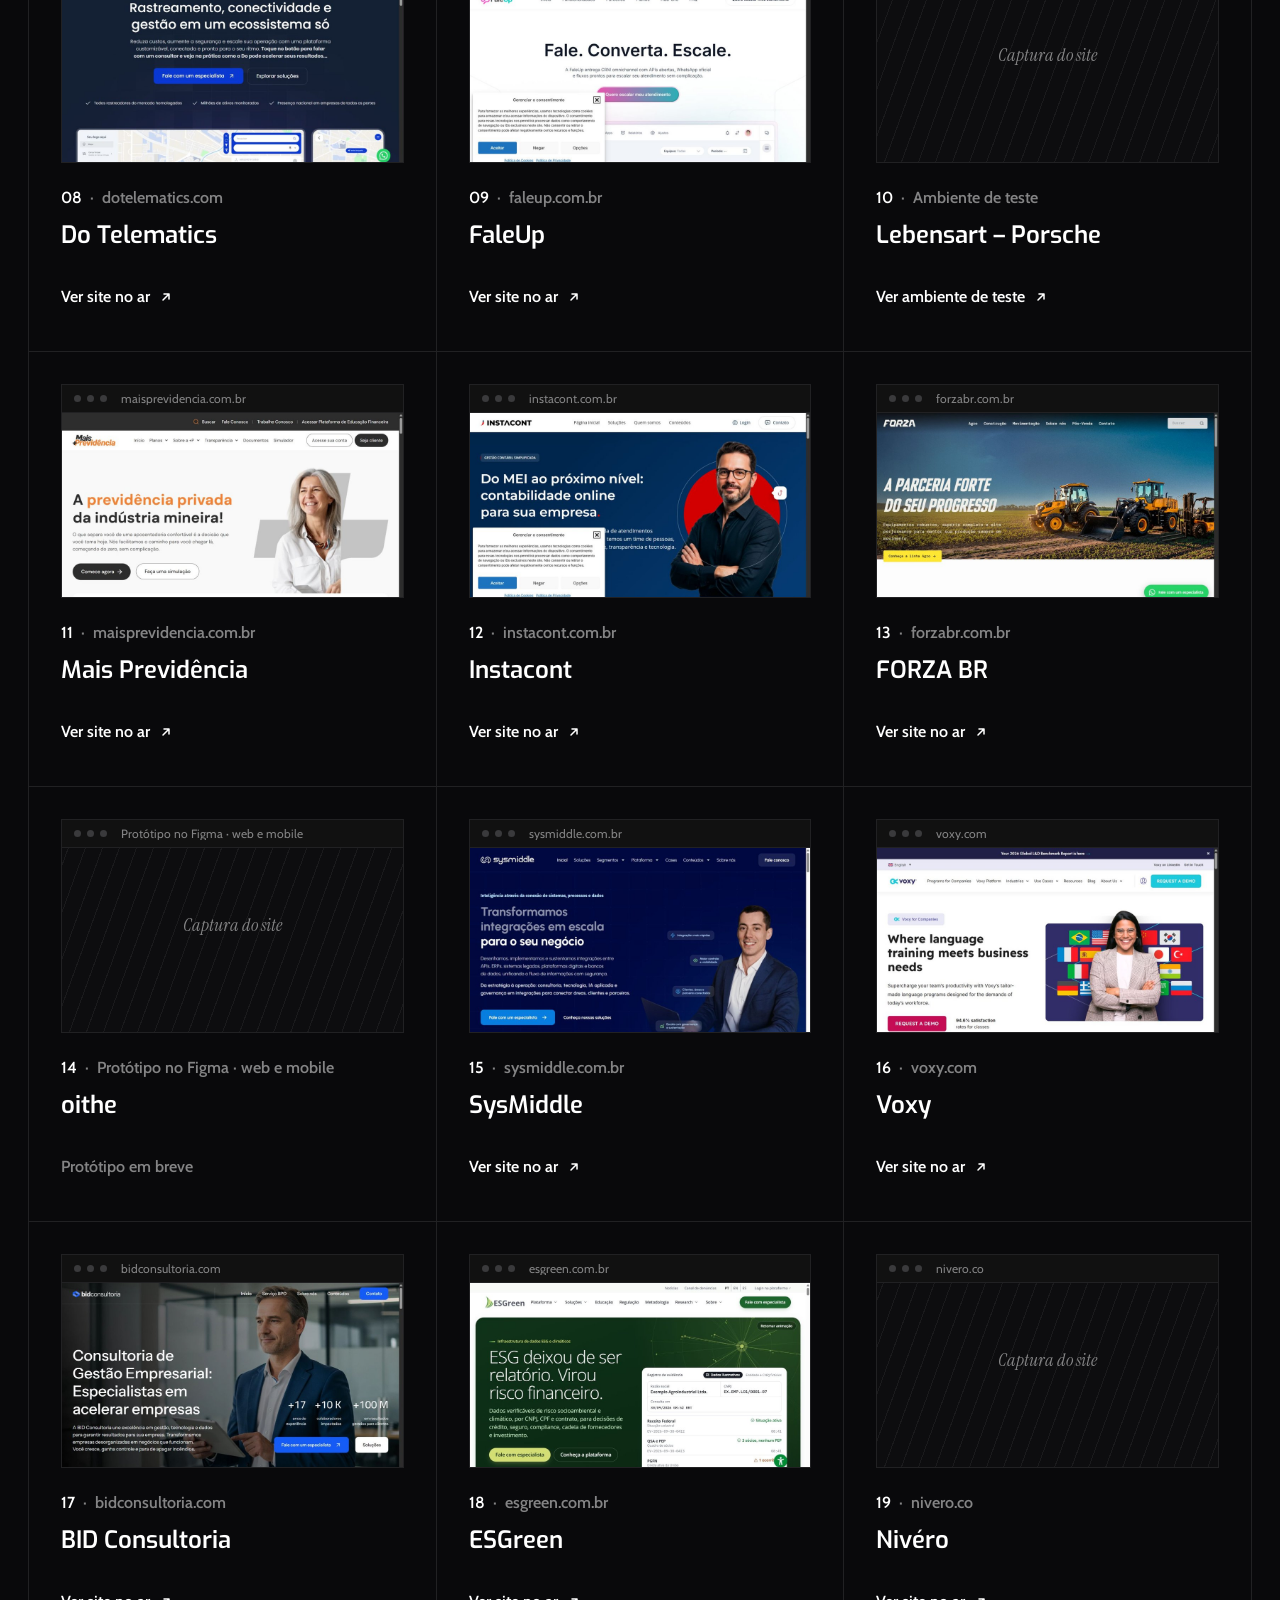
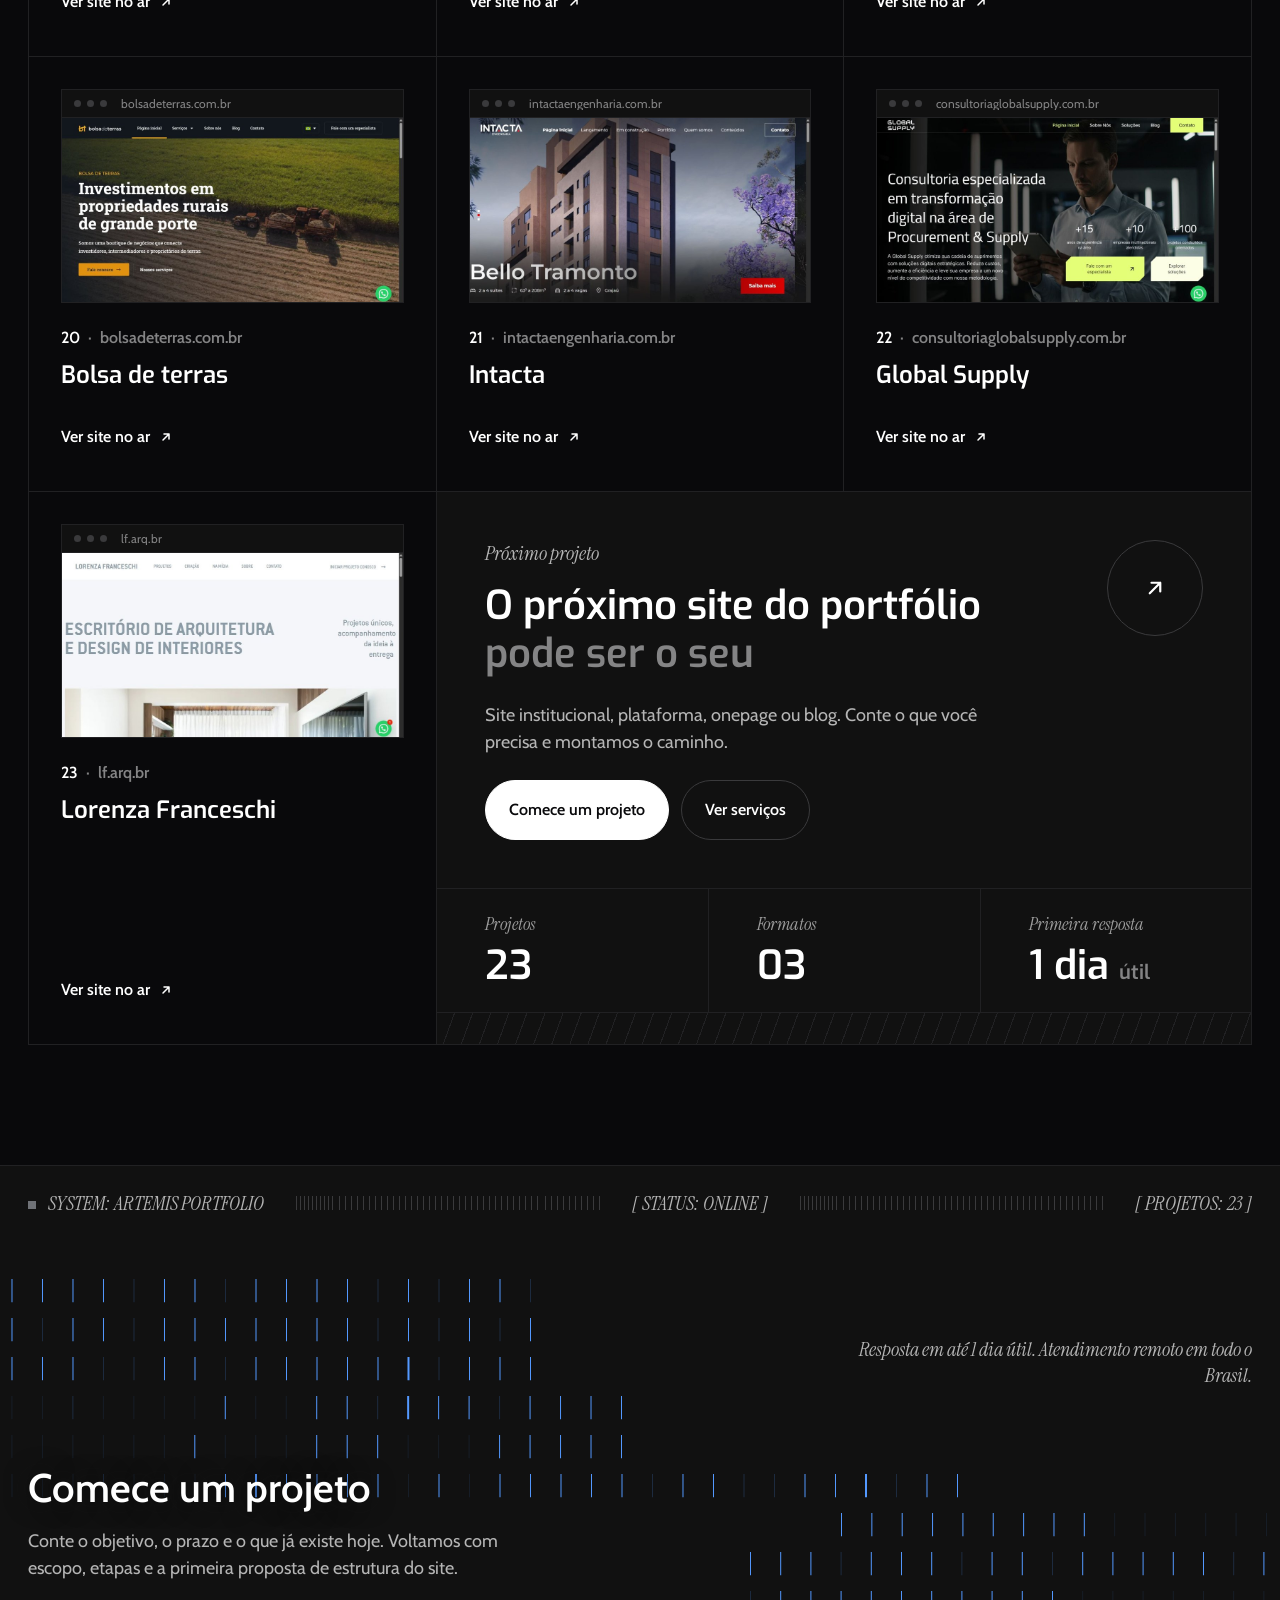
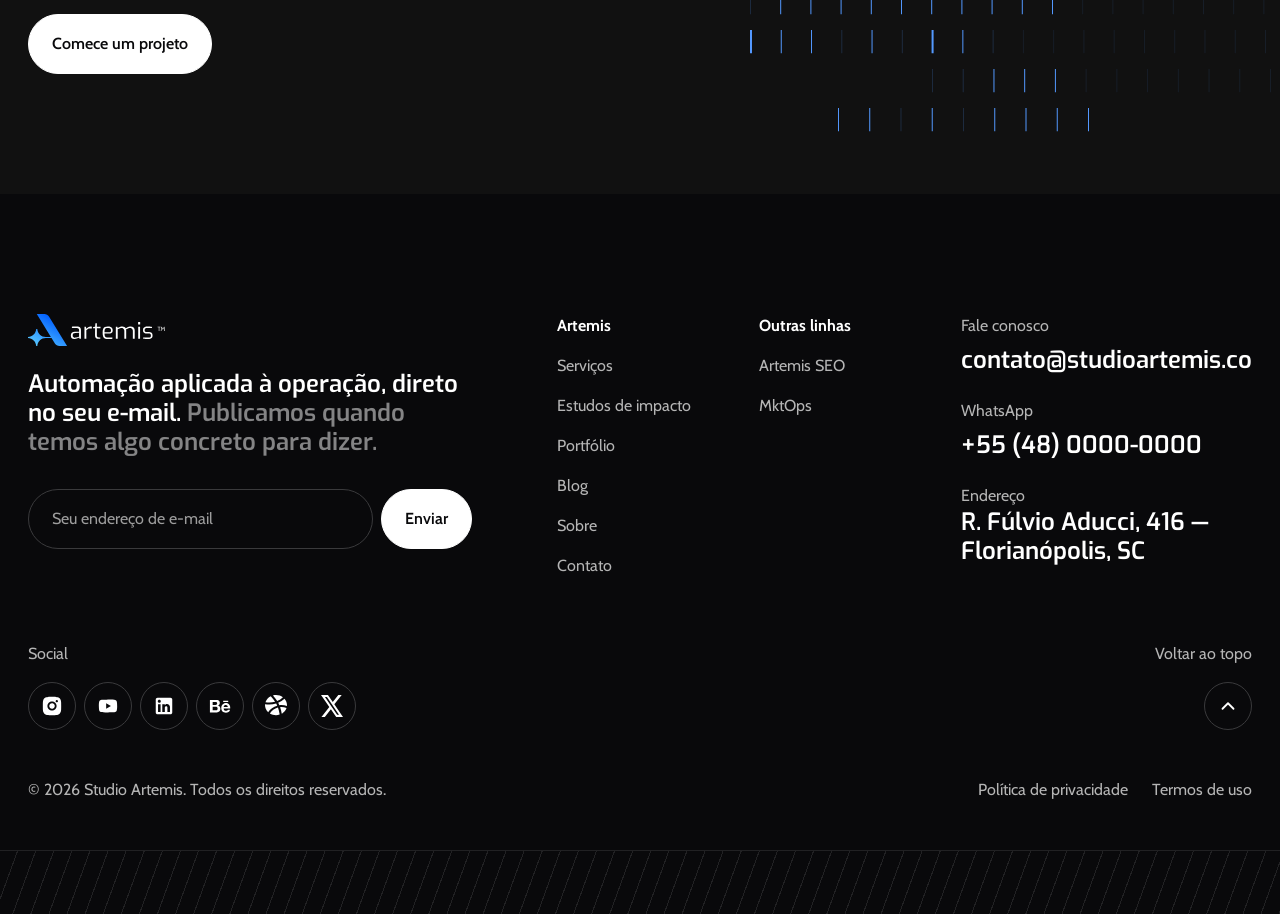
==== commit d05ac75e: "Tema WP: correções da revisão + texto do filtro todo editável Revisão independente (segurança, robus" ====
--- a/index.html
+++ b/index.html
@@ -11,11 +11,11 @@
 <link rel="preconnect" href="https://fonts.googleapis.com">
 <link rel="preconnect" href="https://fonts.gstatic.com" crossorigin>
 <link href="https://fonts.googleapis.com/css2?family=Cabin:wdth,wght@75..100,400..700&family=Exo:wght@400..700&family=Instrument+Serif:ital@0;1&display=swap" rel="stylesheet">
-<link rel="stylesheet" href="assets/css/base.css?v=1792427969">
+<link rel="stylesheet" href="assets/css/base.css?v=1792435515">
 <link rel="stylesheet" href="assets/css/sections/header.css?v=1792428953">
 <link rel="stylesheet" href="assets/css/sections/portfolio-01-hero.css?v=1792424552">
 <link rel="stylesheet" href="assets/css/sections/portfolio-02-filtro.css?v=1792430866">
-<link rel="stylesheet" href="assets/css/sections/portfolio-03-destaque.css?v=1792424004">
+<link rel="stylesheet" href="assets/css/sections/portfolio-03-destaque.css?v=1792435515">
 <link rel="stylesheet" href="assets/css/sections/portfolio-04-projetos.css?v=1792427969">
 <link rel="stylesheet" href="assets/css/sections/portfolio-05-cta.css?v=1792423919">
 <link rel="stylesheet" href="assets/css/sections/footer.css?v=1792427969">
@@ -80,7 +80,7 @@
 </div>
 <div class="pf-wrap">
 <div class="pf-filter__in">
-<div class="pf-hero__count" aria-live="polite" data-pf-contagem data-pf-todos="no portfólio">
+<div class="pf-hero__count" aria-live="polite" data-pf-contagem data-txt-todos="no portfólio" data-txt-projeto="projeto" data-txt-projetos="projetos" data-txt-em="em" data-txt-e="e" data-txt-ver="Ver os projetos ↓" data-txt-vazio="Ainda não há projetos em %s publicados no portfólio." data-txt-vazio-todos="Ainda não há projetos publicados no portfólio.">
 <p><strong>23 projetos</strong> no portfólio</p>
 <p>Filtre por categoria</p>
 </div>
@@ -101,7 +101,7 @@
 <section class="pf-feat" aria-labelledby="feat-title">
 <div class="pf-wrap">
 <article class="pf-feat__card" data-categorias="site">
-<a class="pf-feat__media" href="https://expousipa.com" target="_blank" rel="noopener noreferrer" aria-label="Abrir o site da Expo Usipa">
+<a class="pf-feat__media" href="https://expousipa.com" target="_blank" rel="noopener noreferrer" aria-label="Abrir o site: Expo Usipa">
 <div class="pf-shot" role="img" aria-label="Captura de tela do site Expo Usipa">
 <div class="pf-shot__bar" aria-hidden="true"><span class="pf-shot__dot"></span><span class="pf-shot__dot"></span><span class="pf-shot__dot"></span><span class="pf-shot__url">expousipa.com</span></div>
 <img class="pf-shot__img" src="assets/images/projetos/expo-usipa.jpg" alt="">
@@ -563,6 +563,6 @@
 </footer>
 
 </div>
-<script src="assets/js/portfolio.js?v=1792430958" defer></script>
+<script src="assets/js/portfolio.js?v=1792435491" defer></script>
 </body>
 </html>
--- a/assets/css/base.css
+++ b/assets/css/base.css
@@ -214,3 +214,17 @@
     padding: 13px 20px;
   }
 }
+
+/* Conteúdo vindo do WordPress: nome ou endereço muito longo (sem espaço) quebra em vez de vazar da tela.
+   Com os textos atuais nada muda (tools/comparar.py: 0 px). */
+.pf-card__name,
+.pf-feat__title,
+.pf-meta > span {
+  overflow-wrap: anywhere;
+  min-width: 0;
+}
+
+.pf-feat__text .pf-btn {
+  white-space: normal;
+  max-width: 100%;
+}
--- a/assets/css/sections/portfolio-03-destaque.css
+++ b/assets/css/sections/portfolio-03-destaque.css
@@ -203,3 +203,8 @@
     font-size: 16px;
   }
 }
+
+/* Destaque sem link (projeto sem URL no WordPress): sem o selo "Abrir site" no hover */
+.pf-feat__media:not([href]) .pf-feat__open {
+  display: none;
+}
